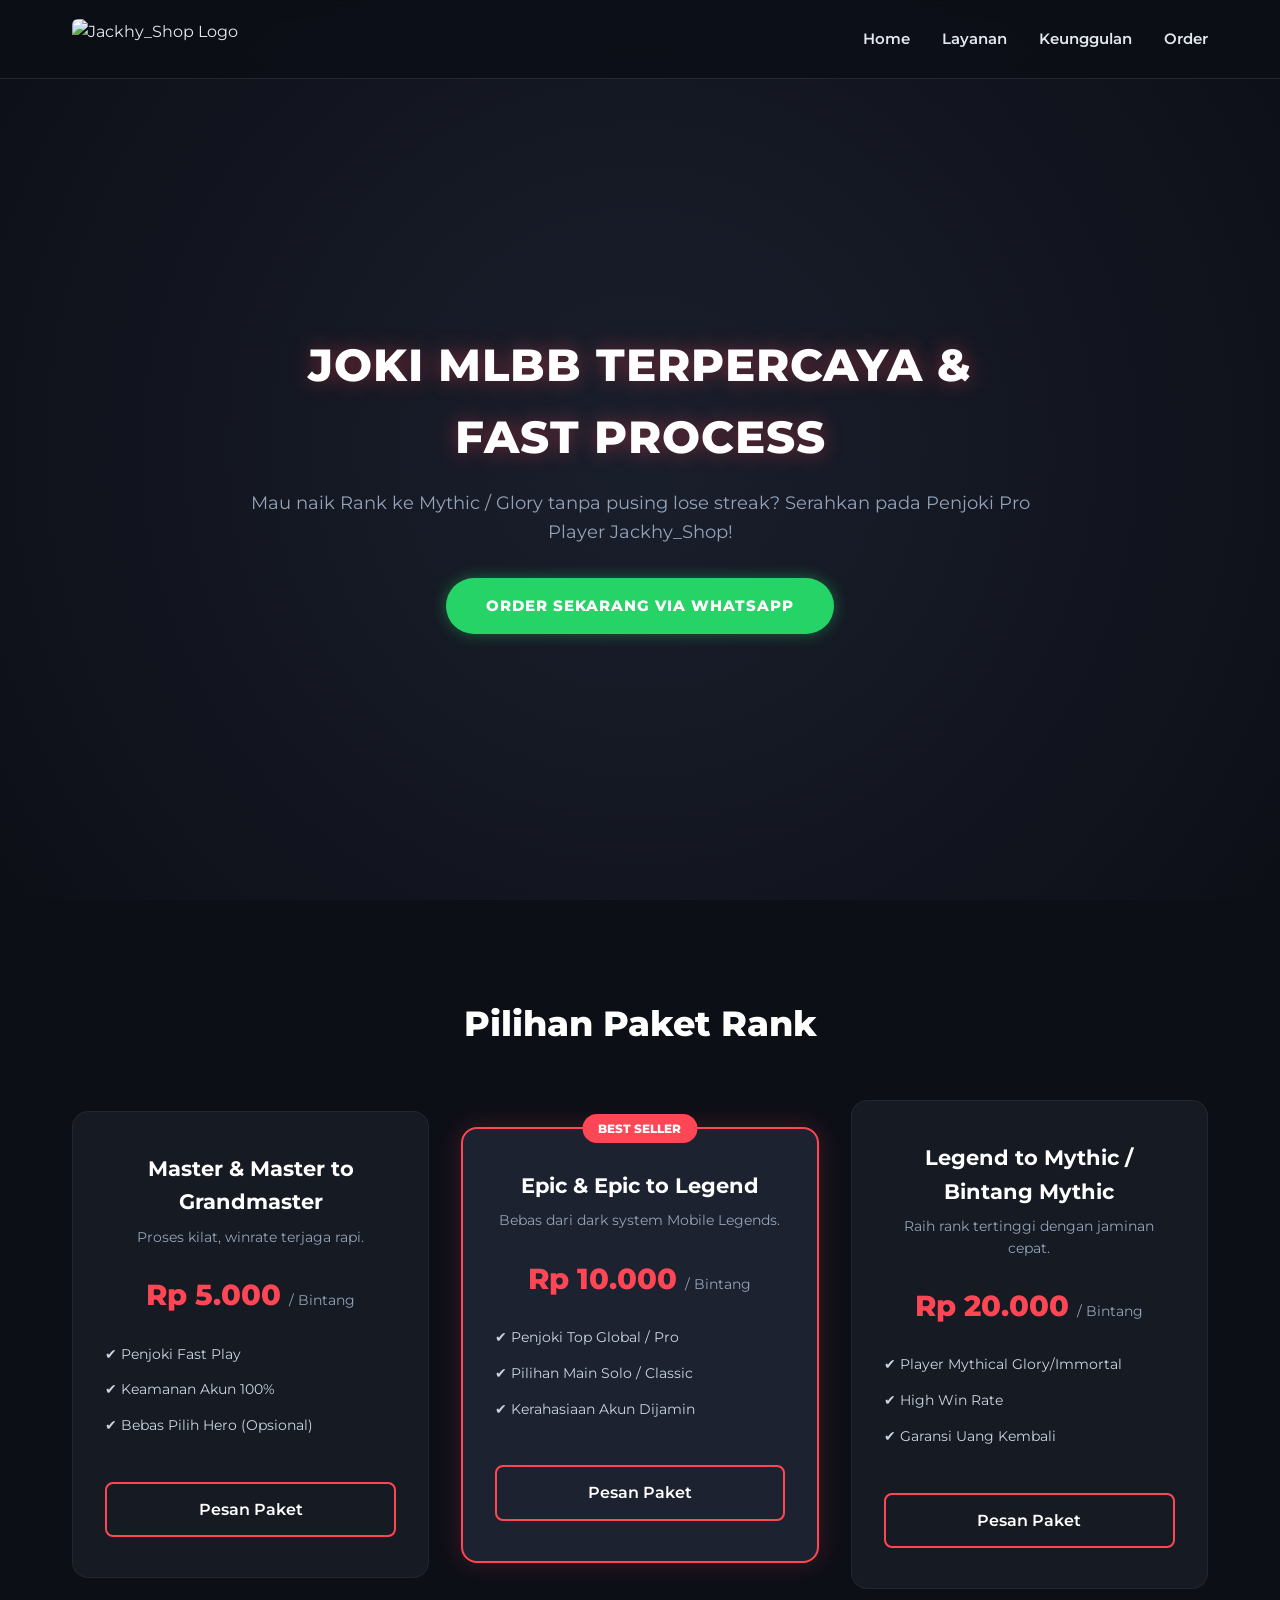
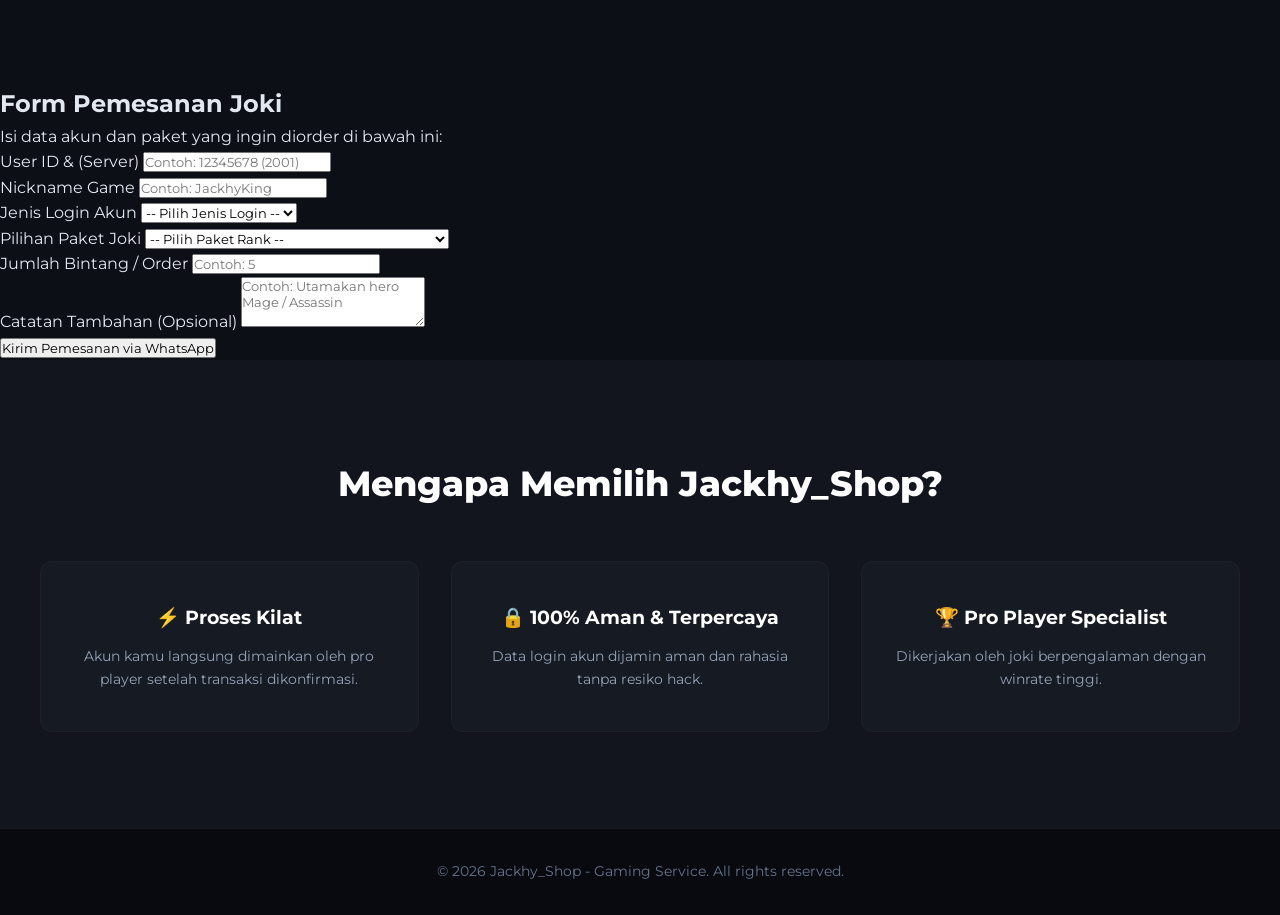
==== index.html @ 06f399e6 "Add order form section to index.html" ====
<!DOCTYPE html>
<html lang="id">
<head>
  <meta charset="UTF-8">
  <meta name="viewport" content="width=device-width, initial-scale=1.0">
  <title>Jackhy_Shop - Jasa Joki Mobile Legends Pro & Terpercaya</title>
  <link rel="stylesheet" href="style.css">
  <link href="https://fonts.googleapis.com/css2?family=Montserrat:wght@400;600;800&display=swap" rel="stylesheet">
</head>
<body>

  <!-- Navbar -->
  <header>
    <nav class="navbar">
      <div class="logo">
        <img src="https://res.cloudinary.com/xc85szij/image/upload/v1789615921/f794d7a2-5a60-4380-ab93-755b3afd5056.jpg" alt="Jackhy_Shop Logo">
      </div>
      <ul class="nav-links">
        <li><a href="#home">Home</a></li>
        <li><a href="#services">Layanan</a></li>
        <li><a href="#why-us">Keunggulan</a></li>
        <li><a href="#contact">Order</a></li>
      </ul>
    </nav>
  </header>

  <!-- Hero Section -->
  <section id="home" class="hero">
    <div class="hero-content">
      <h1>JOKI MLBB TERPERCAYA & FAST PROCESS</h1>
      <p>Mau naik Rank ke Mythic / Glory tanpa pusing lose streak? Serahkan pada Penjoki Pro Player Jackhy_Shop!</p>
      <a href="https://wa.me/6281234567890?text=Halo%20Jackhy_Shop,%20saya%20mau%20order%20joki%20ML" target="_blank" class="btn">Order Sekarang via WhatsApp</a>
    </div>
  </section>

  <!-- Pricing / Services Section -->
  <section id="services" class="services">
    <h2>Pilihan Paket Rank</h2>
    <div class="services-grid">

      <div class="card">
        <h3>Master & Master to Grandmaster</h3>
        <p class="desc">Proses kilat, winrate terjaga rapi.</p>
        <div class="price">Rp 5.000 <span>/ Bintang</span></div>
        <ul>
          <li>✔ Penjoki Fast Play</li>
          <li>✔ Keamanan Akun 100%</li>
          <li>✔ Bebas Pilih Hero (Opsional)</li>
        </ul>
        <a href="https://wa.me/6281234567890?text=Halo,%20saya%20order%20joki%20Master" target="_blank" class="btn-card">Pesan Paket</a>
      </div>

      <div class="card popular">
        <div class="badge">BEST SELLER</div>
        <h3>Epic & Epic to Legend</h3>
        <p class="desc">Bebas dari dark system Mobile Legends.</p>
        <div class="price">Rp 10.000 <span>/ Bintang</span></div>
        <ul>
          <li>✔ Penjoki Top Global / Pro</li>
          <li>✔ Pilihan Main Solo / Classic</li>
          <li>✔ Kerahasiaan Akun Dijamin</li>
        </ul>
        <a href="https://wa.me/6281234567890?text=Halo,%20saya%20order%20joki%20Epic" target="_blank" class="btn-card">Pesan Paket</a>
      </div>

      <div class="card">
        <h3>Legend to Mythic / Bintang Mythic</h3>
        <p class="desc">Raih rank tertinggi dengan jaminan cepat.</p>
        <div class="price">Rp 20.000 <span>/ Bintang</span></div>
        <ul>
          <li>✔ Player Mythical Glory/Immortal</li>
          <li>✔ High Win Rate</li>
          <li>✔ Garansi Uang Kembali</li>
        </ul>
        <a href="https://wa.me/6281234567890?text=Halo,%20saya%20order%20joki%20Legend/Mythic" target="_blank" class="btn-card">Pesan Paket</a>
      </div>

    </div>
  </section>

  <!-- Order Form Section -->
  <section id="order-form" class="order-section">
    <h2>Form Pemesanan Joki</h2>
    <p class="section-desc">Isi data akun dan paket yang ingin diorder di bawah ini:</p>

    <form id="jokiForm" class="form-container">
      <div class="form-group">
        <label for="userId">User ID & (Server)</label>
        <input type="text" id="userId" placeholder="Contoh: 12345678 (2001)" required>
      </div>

      <div class="form-group">
        <label for="nickname">Nickname Game</label>
        <input type="text" id="nickname" placeholder="Contoh: JackhyKing" required>
      </div>

      <div class="form-group">
        <label for="loginType">Jenis Login Akun</label>
        <select id="loginType" required>
          <option value="" disabled selected>-- Pilih Jenis Login --</option>
          <option value="Moonton">Moonton</option>
          <option value="VK">VK</option>
          <option value="TikTok">TikTok</option>
        </select>
      </div>

      <div class="form-group">
        <label for="paket">Pilihan Paket Joki</label>
        <select id="paket" required>
          <option value="" disabled selected>-- Pilih Paket Rank --</option>
          <option value="Master & Grandmaster (Rp 3.000/Bintang)">Master / Grandmaster - Rp 3.000/Bintang</option>
          <option value="Epic & Legend (Rp 5.000/Bintang)">Epic / Legend - Rp 5.000/Bintang</option>
          <option value="Mythic / Bintang Mythic (Rp 7.000/Bintang)">Mythic / Bintang Mythic - Rp 7.000/Bintang</option>
        </select>
      </div>

      <div class="form-group">
        <label for="jumlahBintang">Jumlah Bintang / Order</label>
        <input type="number" id="jumlahBintang" placeholder="Contoh: 5" min="1" required>
      </div>

      <div class="form-group">
        <label for="catatan">Catatan Tambahan (Opsional)</label>
        <textarea id="catatan" rows="3" placeholder="Contoh: Utamakan hero Mage / Assassin"></textarea>
      </div>

      <button type="button" onclick="sendToWhatsApp()" class="btn-submit">Kirim Pemesanan via WhatsApp</button>
    </form>
  </section>

  <!-- Script Otomatisasi WhatsApp -->
  <script>
    function sendToWhatsApp() {
      // MASUKKAN NOMOR WHATSAPP ANDA DI SINI (Gunakan kode negara 62, contoh: 6281234567890)
      const nomorWA = "6281234567890"; 

      const userId = document.getElementById("userId").value;
      const nickname = document.getElementById("nickname").value;
      const loginType = document.getElementById("loginType").value;
      const paket = document.getElementById("paket").value;
      const jumlahBintang = document.getElementById("jumlahBintang").value;
      const catatan = document.getElementById("catatan").value || "-";

      if (!userId || !nickname || !loginType || !paket || !jumlahBintang) {
        alert("Harap isi semua kolom form yang wajib diisi!");
        return;
      }

      // Format Pesan WhatsApp
     // Format Pesan WhatsApp (Menggunakan Backtick)
      const pesan = `Halo Admin Jackhy_Shop, saya mau order joki MLBB dengan detail berikut:%0A%0A` +
        `----------------------------------------%0A` +
        `📌 *DATA PEMESANAN JOKI*%0A` +
        `----------------------------------------%0A` +
        `🎮 *User ID (Server):* ${userId}%0A` +
        `👤 *Nickname:* ${nickname}%0A` +
        `🔑 *Login via:* ${loginType}%0A` +
        `📦 *Paket:* ${paket}%0A` +
        `⭐ *Jumlah Bintang:* ${jumlahBintang}%0A` +
        `📝 *Catatan:* ${catatan}%0A` +
        `----------------------------------------%0A` +
        `Mohon segera diproses dan diinfokan total pembayarannya. Terima kasih!`;

      const url = `https://wa.me/${nomorWA}?text=${pesan}`;
      window.open(url, "_blank");
    }
  </script>
  <!-- Why Us Section -->
  <section id="why-us" class="why-us">
    <h2>Mengapa Memilih Jackhy_Shop?</h2>
    <div class="features-grid">
      <div class="feature-box">
        <h3>⚡ Proses Kilat</h3>
        <p>Akun kamu langsung dimainkan oleh pro player setelah transaksi dikonfirmasi.</p>
      </div>
      <div class="feature-box">
        <h3>🔒 100% Aman & Terpercaya</h3>
        <p>Data login akun dijamin aman dan rahasia tanpa resiko hack.</p>
      </div>
      <div class="feature-box">
        <h3>🏆 Pro Player Specialist</h3>
        <p>Dikerjakan oleh joki berpengalaman dengan winrate tinggi.</p>
      </div>
    </div>
  </section>

  <!-- Footer -->
  <footer id="contact">
    <p>&copy; 2026 Jackhy_Shop - Gaming Service. All rights reserved.</p>
  </footer>

</body>
</html>
---- style.css ----
/* ==========================================
   RESET & BASE STYLES
   ========================================== */
* {
  margin: 0;
  padding: 0;
  box-sizing: border-box;
  font-family: 'Montserrat', sans-serif;
  scroll-behavior: smooth;
}

body {
  background-color: #0d0f17;
  color: #e2e8f0;
  line-height: 1.6;
  overflow-x: hidden;
}

a {
  text-decoration: none;
  color: inherit;
}

ul {
  list-style: none;
}

/* ==========================================
   NAVBAR
   ========================================== */
header {
  position: fixed;
  top: 0;
  left: 0;
  width: 100%;
  background: rgba(13, 15, 23, 0.9);
  backdrop-filter: blur(10px);
  z-index: 1000;
  border-bottom: 1px solid rgba(255, 255, 255, 0.1);
}

.navbar {
  display: flex;
  justify-content: space-between;
  align-items: center;
  max-width: 1200px;
  margin: 0 auto;
  padding: 1.2rem 2rem;
}

.logo img {
  height: 40px;
  width: auto;
  object-fit: contain;
  display: block;
  border-radius: 6px;
}

.nav-links {
  display: flex;
  gap: 2rem;
}

.nav-links a {
  font-weight: 600;
  font-size: 0.95rem;
  transition: color 0.3s ease;
}

.nav-links a:hover {
  color: #ff4655;
}

/* ==========================================
   HERO SECTION
   ========================================== */
.hero {
  min-height: 100vh;
  display: flex;
  justify-content: center;
  align-items: center;
  text-align: center;
  background: radial-gradient(circle at center, #1a1f2c 0%, #0d0f17 100%);
  padding: 6rem 2rem 2rem;
  position: relative;
}

.hero-content {
  max-width: 800px;
}

.hero h1 {
  font-size: 2.8rem;
  font-weight: 800;
  color: #fff;
  margin-bottom: 1rem;
  text-transform: uppercase;
  letter-spacing: 1px;
  text-shadow: 0 0 20px rgba(255, 70, 85, 0.4);
}

.hero p {
  font-size: 1.1rem;
  color: #94a3b8;
  margin-bottom: 2rem;
}

/* ==========================================
   BUTTONS
   ========================================== */
.btn {
  display: inline-block;
  background-color: #25d366;
  color: #fff;
  font-weight: 800;
  padding: 1rem 2.5rem;
  border-radius: 50px;
  text-transform: uppercase;
  font-size: 0.95rem;
  letter-spacing: 1px;
  box-shadow: 0 0 15px rgba(37, 211, 102, 0.4);
  transition: all 0.3s ease;
}

.btn:hover {
  transform: translateY(-3px);
  box-shadow: 0 0 25px rgba(37, 211, 102, 0.7);
}

/* ==========================================
   SERVICES / PRICING SECTION
   ========================================== */
.services {
  padding: 6rem 2rem;
  max-width: 1200px;
  margin: 0 auto;
  text-align: center;
}

.services h2, .why-us h2 {
  font-size: 2.2rem;
  font-weight: 800;
  margin-bottom: 3rem;
  color: #fff;
  position: relative;
}

.services-grid {
  display: grid;
  grid-template-columns: repeat(auto-fit, minmax(300px, 1fr));
  gap: 2rem;
  align-items: center;
}

.card {
  background: #161a23;
  border: 1px solid rgba(255, 255, 255, 0.05);
  border-radius: 16px;
  padding: 2.5rem 2rem;
  position: relative;
  transition: transform 0.3s ease, border-color 0.3s ease;
  display: flex;
  flex-direction: column;
}

.card:hover {
  transform: translateY(-10px);
  border-color: rgba(255, 70, 85, 0.5);
}

.card.popular {
  border: 2px solid #ff4655;
  background: #1c2230;
  box-shadow: 0 0 25px rgba(255, 70, 85, 0.2);
}

.badge {
  position: absolute;
  top: -15px;
  left: 50%;
  transform: translateX(-50%);
  background: #ff4655;
  color: #fff;
  font-size: 0.75rem;
  font-weight: 800;
  padding: 0.3rem 1rem;
  border-radius: 20px;
  text-transform: uppercase;
}

.card h3 {
  font-size: 1.3rem;
  color: #fff;
  margin-bottom: 0.5rem;
}

.card .desc {
  font-size: 0.85rem;
  color: #94a3b8;
  margin-bottom: 1.5rem;
}

.card .price {
  font-size: 1.8rem;
  font-weight: 800;
  color: #ff4655;
  margin-bottom: 1.5rem;
}

.card .price span {
  font-size: 0.9rem;
  color: #94a3b8;
  font-weight: 400;
}

.card ul {
  text-align: left;
  margin-bottom: 2rem;
  flex-grow: 1;
}

.card ul li {
  font-size: 0.9rem;
  margin-bottom: 0.8rem;
  color: #cbd5e1;
}

.btn-card {
  display: block;
  background: transparent;
  color: #fff;
  border: 2px solid #ff4655;
  padding: 0.8rem;
  border-radius: 8px;
  font-weight: 600;
  transition: all 0.3s ease;
}

.btn-card:hover {
  background: #ff4655;
  box-shadow: 0 0 15px rgba(255, 70, 85, 0.5);
}

/* ==========================================
   WHY US SECTION
   ========================================== */
.why-us {
  padding: 6rem 2rem;
  background: #12151e;
  text-align: center;
}

.features-grid {
  display: grid;
  grid-template-columns: repeat(auto-fit, minmax(280px, 1fr));
  gap: 2rem;
  max-width: 1200px;
  margin: 0 auto;
}

.feature-box {
  background: #161a23;
  padding: 2.5rem 1.5rem;
  border-radius: 12px;
  border: 1px solid rgba(255, 255, 255, 0.03);
}

.feature-box h3 {
  font-size: 1.2rem;
  color: #fff;
  margin-bottom: 0.8rem;
}

.feature-box p {
  font-size: 0.9rem;
  color: #94a3b8;
}

/* ==========================================
   FOOTER
   ========================================== */
footer {
  text-align: center;
  padding: 2rem;
  background: #090a10;
  border-top: 1px solid rgba(255, 255, 255, 0.05);
  font-size: 0.85rem;
  color: #64748b;
}

/* ==========================================
   RESPONSIVE DESIGN (MOBILE)
   ========================================== */
@media (max-width: 768px) {
  .navbar {
    flex-direction: column;
    gap: 1rem;
  }

  .hero h1 {
    font-size: 2rem;
  }

  .hero p {
    font-size: 0.95rem;
  }

  .services-grid {
    grid-template-columns: 1fr;
  }
}
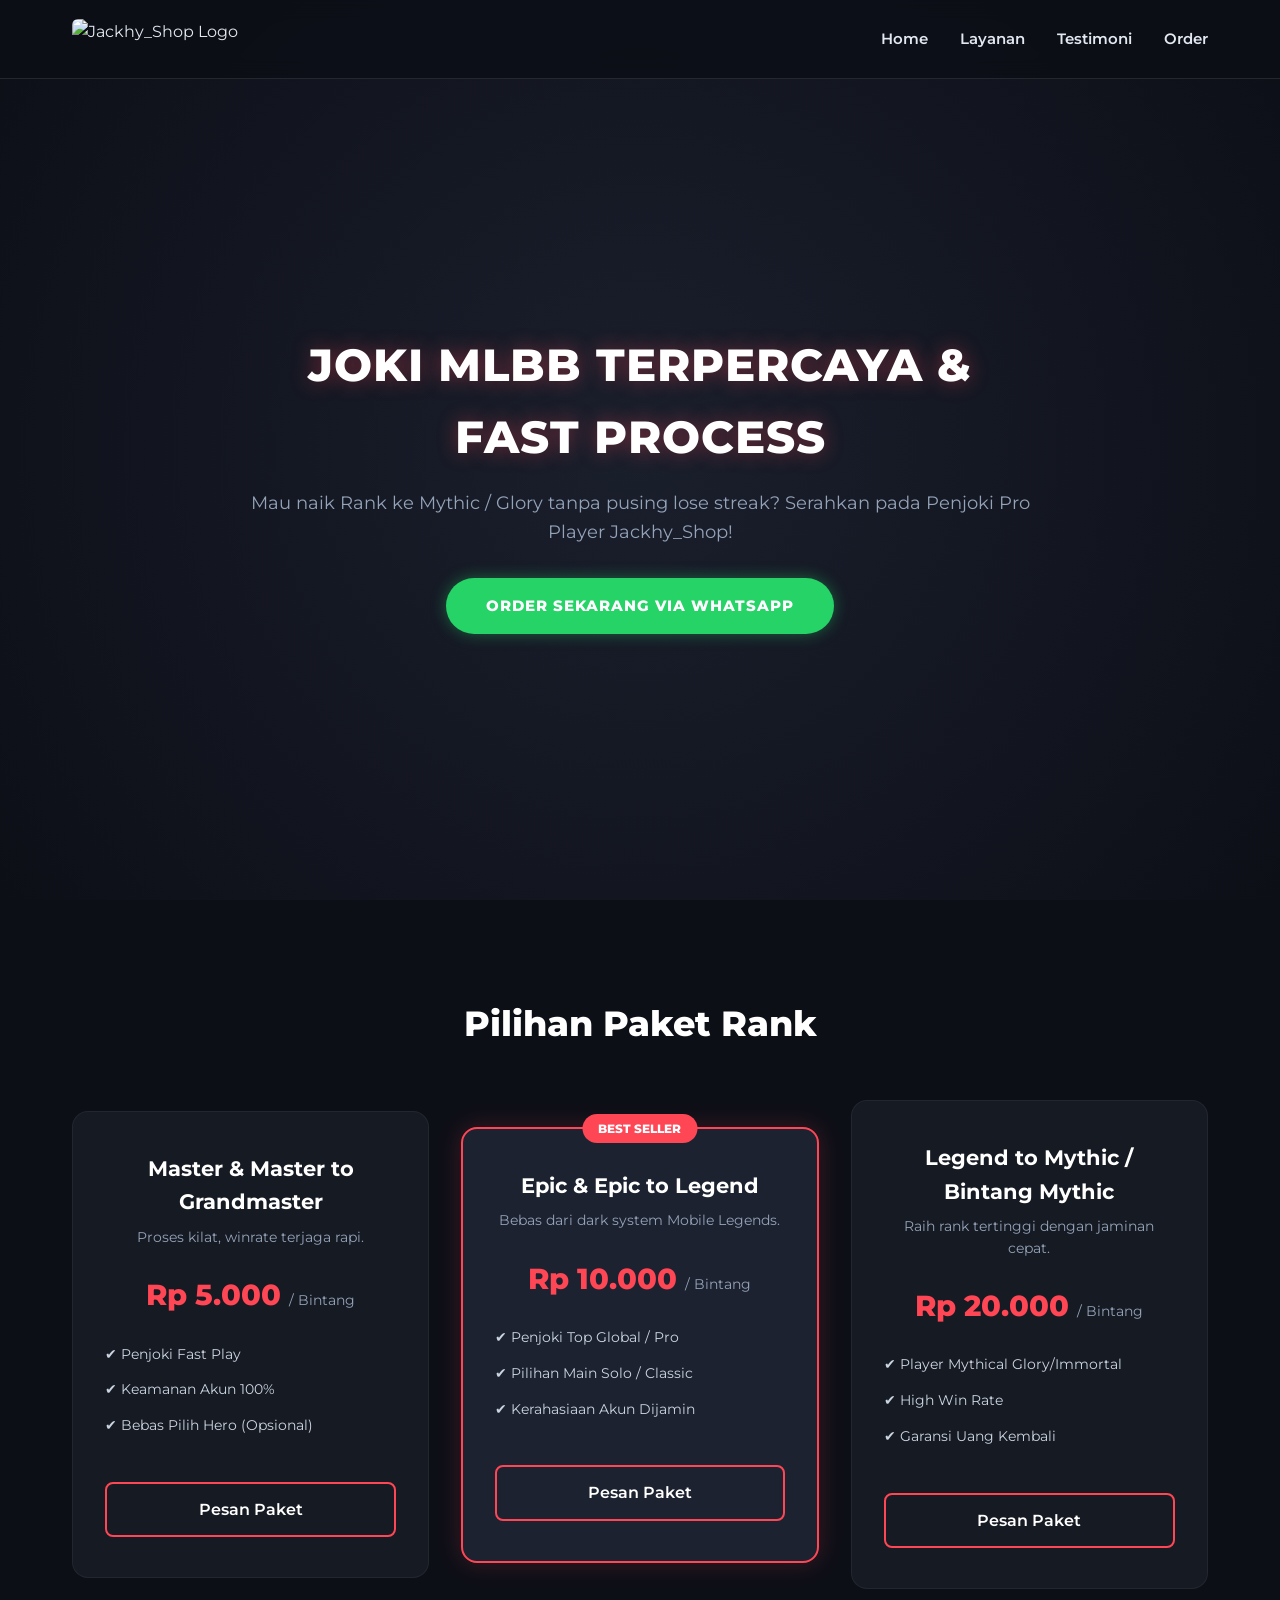
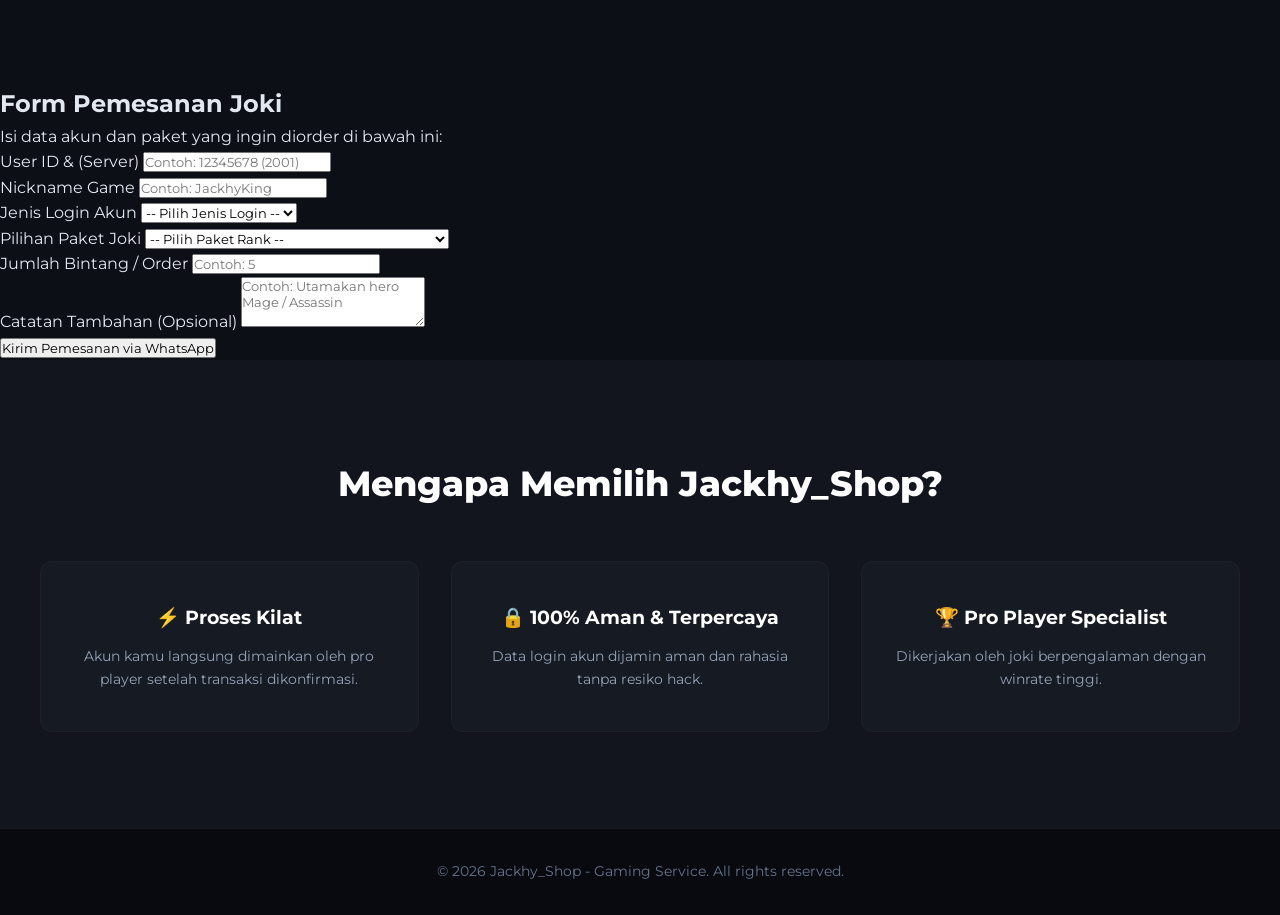
==== commit e21cde3d: "Update navigation links in index.html" ====
--- a/index.html
+++ b/index.html
@@ -18,8 +18,8 @@
       <ul class="nav-links">
         <li><a href="#home">Home</a></li>
         <li><a href="#services">Layanan</a></li>
-        <li><a href="#why-us">Keunggulan</a></li>
-        <li><a href="#contact">Order</a></li>
+        <li><a href="testimoni.html">Testimoni</a></li>
+        <li><a href="#order-form">Order</a></li>
       </ul>
     </nav>
   </header>
--- a/style.css
+++ b/style.css
@@ -307,5 +307,174 @@
 
   .services-grid {
     grid-template-columns: 1fr;
+
+   /* ==========================================
+   ORDER FORM SECTION
+   ========================================== */
+.order-section {
+  padding: 5rem 2rem;
+  max-width: 700px;
+  margin: 0 auto;
+}
+
+.order-section h2 {
+  text-align: center;
+  font-size: 2rem;
+  color: #fff;
+  margin-bottom: 0.5rem;
+}
+
+.section-desc {
+  text-align: center;
+  color: #94a3b8;
+  margin-bottom: 2.5rem;
+  font-size: 0.95rem;
+}
+
+.form-container {
+  background: #161a23;
+  padding: 2.5rem;
+  border-radius: 16px;
+  border: 1px solid rgba(255, 255, 255, 0.05);
+  box-shadow: 0 10px 30px rgba(0, 0, 0, 0.5);
+}
+
+.form-group {
+  margin-bottom: 1.5rem;
+  display: flex;
+  flex-direction: column;
+  gap: 0.5rem;
+}
+
+.form-group label {
+  font-size: 0.9rem;
+  font-weight: 600;
+  color: #e2e8f0;
+}
+
+.form-group input,
+.form-group select,
+.form-group textarea {
+  width: 100%;
+  padding: 0.8rem 1rem;
+  background: #0d0f17;
+  border: 1px solid rgba(255, 255, 255, 0.1);
+  border-radius: 8px;
+  color: #fff;
+  font-size: 0.95rem;
+  outline: none;
+  transition: border-color 0.3s ease;
+}
+
+.form-group input:focus,
+.form-group select:focus,
+.form-group textarea:focus {
+  border-color: #ff4655;
+}
+
+.btn-submit {
+  width: 100%;
+  padding: 1rem;
+  background-color: #25d366;
+  color: #fff;
+  border: none;
+  border-radius: 8px;
+  font-weight: 800;
+  font-size: 1rem;
+  cursor: pointer;
+  text-transform: uppercase;
+  letter-spacing: 0.5px;
+  transition: all 0.3s ease;
+  box-shadow: 0 0 15px rgba(37, 211, 102, 0.3);
+  margin-top: 1rem;
+}
+
+.btn-submit:hover {
+  background-color: #1ebd59;
+  transform: translateY(-2px);
+  box-shadow: 0 0 25px rgba(37, 211, 102, 0.6);
+}
   }
 }
+/* ==========================================
+   TESTIMONI PAGE STYLES
+   ========================================== */
+.hero-testimoni {
+  padding: 8rem 2rem 3rem;
+  text-align: center;
+  background: radial-gradient(circle at center, #1a1f2c 0%, #0d0f17 100%);
+}
+
+.hero-testimoni h1 {
+  font-size: 2.5rem;
+  color: #fff;
+  margin-bottom: 0.5rem;
+}
+
+.hero-testimoni p {
+  color: #94a3b8;
+  font-size: 1rem;
+}
+
+.testimoni-container {
+  padding: 4rem 2rem;
+  max-width: 1200px;
+  margin: 0 auto;
+  text-align: center;
+}
+
+.testimoni-container h2 {
+  font-size: 1.8rem;
+  color: #fff;
+  margin-bottom: 3rem;
+}
+
+.testimoni-grid {
+  display: grid;
+  grid-template-columns: repeat(auto-fit, minmax(300px, 1fr));
+  gap: 2rem;
+}
+
+.testimoni-card {
+  background: #161a23;
+  border-radius: 12px;
+  overflow: hidden;
+  border: 1px solid rgba(255, 255, 255, 0.05);
+  transition: transform 0.3s ease;
+  text-align: left;
+}
+
+.testimoni-card:hover {
+  transform: translateY(-5px);
+  border-color: rgba(255, 70, 85, 0.4);
+}
+
+.testimoni-card img {
+  width: 100%;
+  height: 200px;
+  object-fit: cover;
+  border-bottom: 1px solid rgba(255, 255, 255, 0.05);
+}
+
+.testimoni-info {
+  padding: 1.5rem;
+}
+
+.testimoni-info h3 {
+  font-size: 1.1rem;
+  color: #fff;
+  margin-bottom: 0.3rem;
+}
+
+.testimoni-info .status {
+  font-size: 0.85rem;
+  color: #25d366;
+  font-weight: 600;
+  margin-bottom: 0.8rem;
+}
+
+.testimoni-info .comment {
+  font-size: 0.9rem;
+  color: #cbd5e1;
+  font-style: italic;
+}
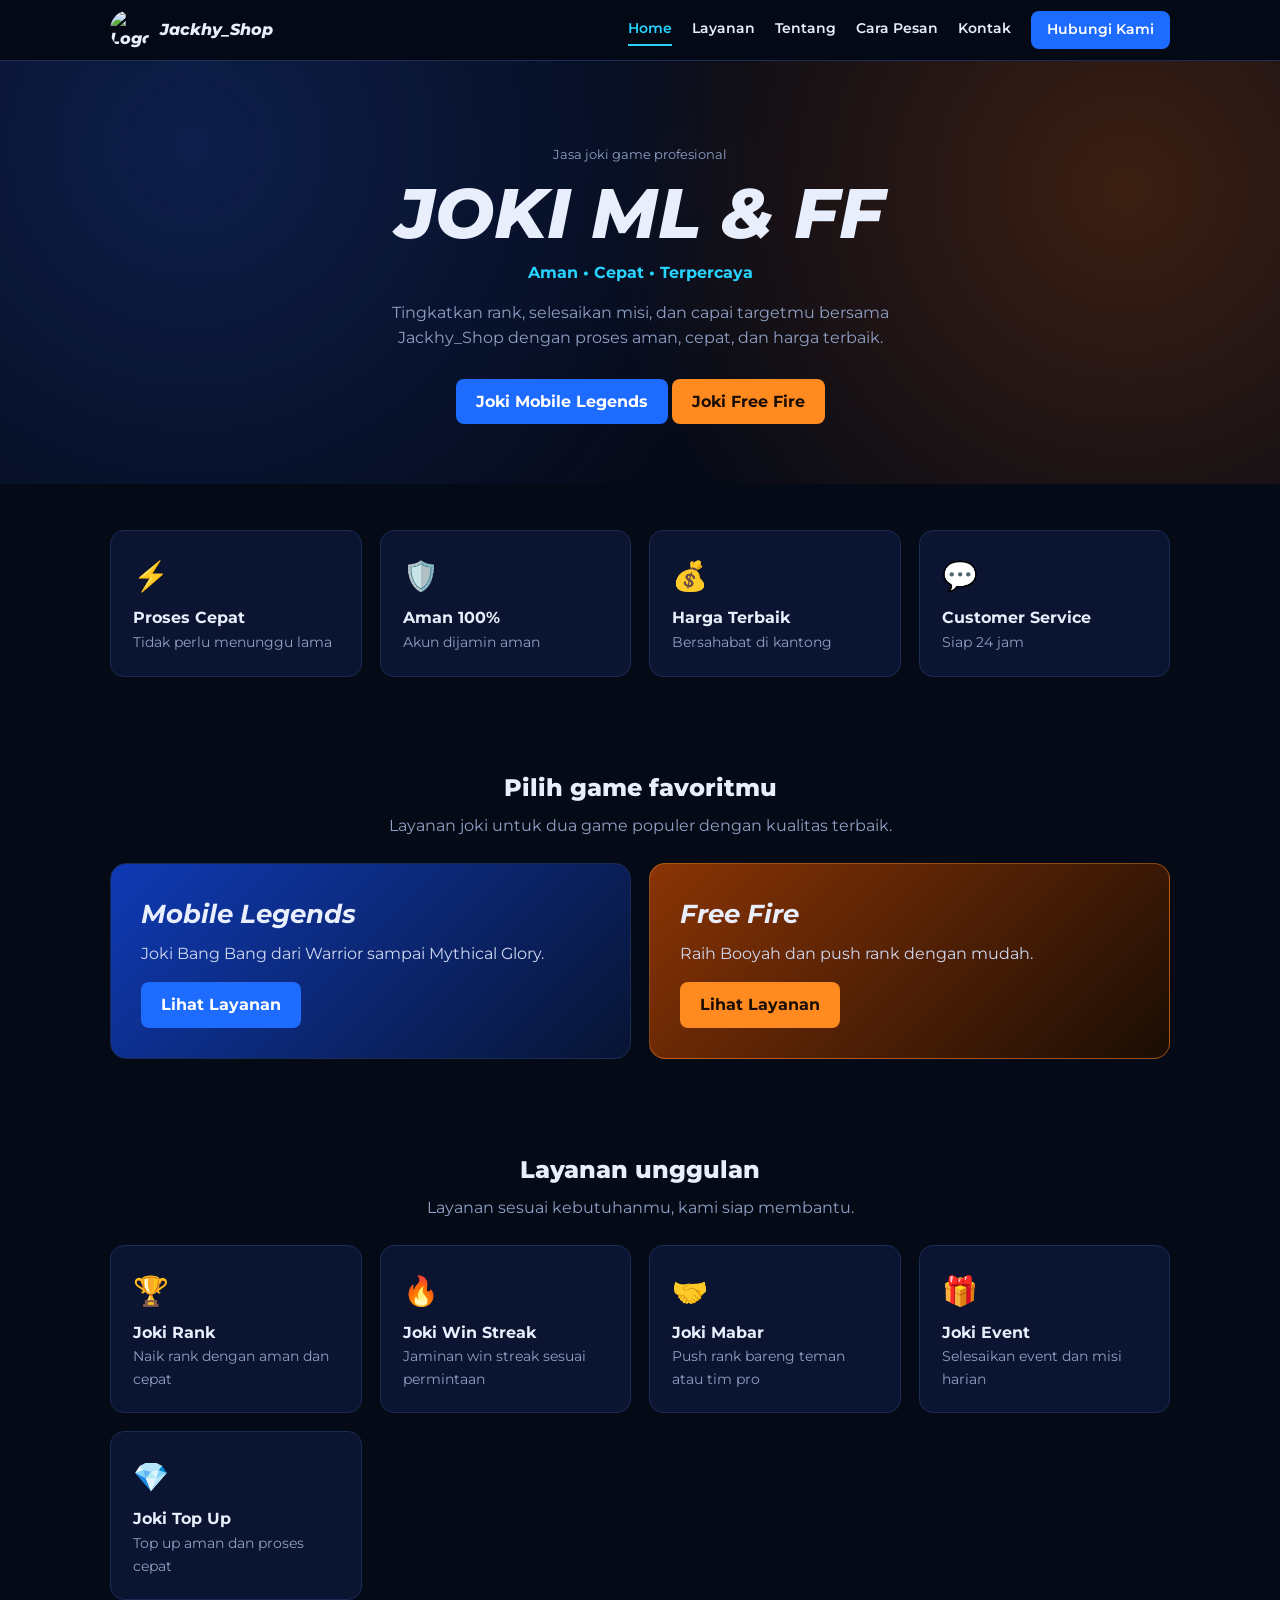
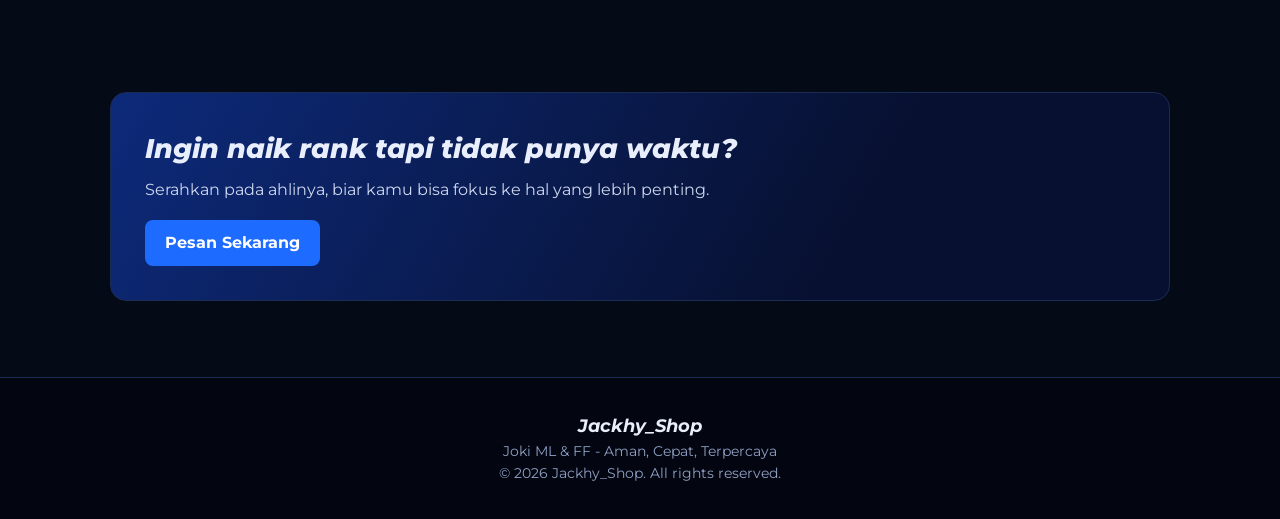
==== commit 3c165026: "Add files via upload" ====
--- a/index.html
+++ b/index.html
@@ -1,193 +1,41 @@
 <!DOCTYPE html>
 <html lang="id">
 <head>
-  <meta charset="UTF-8">
-  <meta name="viewport" content="width=device-width, initial-scale=1.0">
-  <title>Jackhy_Shop - Jasa Joki Mobile Legends Pro & Terpercaya</title>
-  <link rel="stylesheet" href="style.css">
-  <link href="https://fonts.googleapis.com/css2?family=Montserrat:wght@400;600;800&display=swap" rel="stylesheet">
+<meta charset="UTF-8">
+<meta name="viewport" content="width=device-width, initial-scale=1.0">
+<title>Joki ML & FF - Jackhy_Shop</title>
+<link rel="stylesheet" href="style.css">
+<link href="https://fonts.googleapis.com/css2?family=Montserrat:ital,wght@0,400;0,600;0,800;1,800&display=swap" rel="stylesheet">
 </head>
 <body>
+<header><nav class="nav">
+<a class="brand" href="index.html"><img src="https://res.cloudinary.com/xc85szij/image/upload/v1789615921/f794d7a2-5a60-4380-ab93-755b3afd5056.jpg" alt="Logo Jackhy_Shop">Jackhy_Shop</a>
+<div class="links"><a href="index.html" class=on>Home</a><a href="layanan.html">Layanan</a><a href="tentang.html">Tentang</a><a href="cara-pesan.html">Cara Pesan</a><a href="kontak.html">Kontak</a><a class="cta" href="https://wa.me/6281234567890?text=Halo%20Jackhy_Shop" target="_blank">Hubungi Kami</a></div>
+</nav></header>
 
-  <!-- Navbar -->
-  <header>
-    <nav class="navbar">
-      <div class="logo">
-        <img src="https://res.cloudinary.com/xc85szij/image/upload/v1789615921/f794d7a2-5a60-4380-ab93-755b3afd5056.jpg" alt="Jackhy_Shop Logo">
-      </div>
-      <ul class="nav-links">
-        <li><a href="#home">Home</a></li>
-        <li><a href="#services">Layanan</a></li>
-        <li><a href="testimoni.html">Testimoni</a></li>
-        <li><a href="#order-form">Order</a></li>
-      </ul>
-    </nav>
-  </header>
+<section class="hero"><div class="wrap">
+<small>Jasa joki game profesional</small>
+<h1>JOKI ML &amp; FF</h1>
+<p class="tag">Aman &bull; Cepat &bull; Terpercaya</p>
+<p class="lead">Tingkatkan rank, selesaikan misi, dan capai targetmu bersama Jackhy_Shop dengan proses aman, cepat, dan harga terbaik.</p>
+<a class="btn" href="layanan.html#ml">Joki Mobile Legends</a> <a class="btn or" href="layanan.html#ff">Joki Free Fire</a>
+</div></section>
+<section><div class="wrap grid">
+<div class="box"><span class="ic">⚡</span><h3>Proses Cepat</h3><p>Tidak perlu menunggu lama</p></div><div class="box"><span class="ic">🛡️</span><h3>Aman 100%</h3><p>Akun dijamin aman</p></div><div class="box"><span class="ic">💰</span><h3>Harga Terbaik</h3><p>Bersahabat di kantong</p></div><div class="box"><span class="ic">💬</span><h3>Customer Service</h3><p>Siap 24 jam</p></div>
+</div></section>
+<section><div class="wrap">
+<h2 class="center">Pilih game favoritmu</h2><p class="sub center">Layanan joki untuk dua game populer dengan kualitas terbaik.</p>
+<div class="grid two">
+<div class="game ml"><h3>Mobile Legends</h3><p>Joki Bang Bang dari Warrior sampai Mythical Glory.</p><a class="btn" href="layanan.html#ml">Lihat Layanan</a></div>
+<div class="game ff"><h3>Free Fire</h3><p>Raih Booyah dan push rank dengan mudah.</p><a class="btn or" href="layanan.html#ff">Lihat Layanan</a></div>
+</div></div></section>
+<section><div class="wrap">
+<h2 class="center">Layanan unggulan</h2><p class="sub center">Layanan sesuai kebutuhanmu, kami siap membantu.</p>
+<div class="grid">
+<div class="box"><span class="ic">🏆</span><h3>Joki Rank</h3><p>Naik rank dengan aman dan cepat</p></div><div class="box"><span class="ic">🔥</span><h3>Joki Win Streak</h3><p>Jaminan win streak sesuai permintaan</p></div><div class="box"><span class="ic">🤝</span><h3>Joki Mabar</h3><p>Push rank bareng teman atau tim pro</p></div><div class="box"><span class="ic">🎁</span><h3>Joki Event</h3><p>Selesaikan event dan misi harian</p></div><div class="box"><span class="ic">💎</span><h3>Joki Top Up</h3><p>Top up aman dan proses cepat</p></div>
+</div></div></section>
+<section><div class="wrap"><div class="banner"><h2>Ingin naik rank tapi tidak punya waktu?</h2><p>Serahkan pada ahlinya, biar kamu bisa fokus ke hal yang lebih penting.</p><a class="btn" href="layanan.html">Pesan Sekarang</a></div></div></section>
 
-  <!-- Hero Section -->
-  <section id="home" class="hero">
-    <div class="hero-content">
-      <h1>JOKI MLBB TERPERCAYA & FAST PROCESS</h1>
-      <p>Mau naik Rank ke Mythic / Glory tanpa pusing lose streak? Serahkan pada Penjoki Pro Player Jackhy_Shop!</p>
-      <a href="https://wa.me/6281234567890?text=Halo%20Jackhy_Shop,%20saya%20mau%20order%20joki%20ML" target="_blank" class="btn">Order Sekarang via WhatsApp</a>
-    </div>
-  </section>
-
-  <!-- Pricing / Services Section -->
-  <section id="services" class="services">
-    <h2>Pilihan Paket Rank</h2>
-    <div class="services-grid">
-
-      <div class="card">
-        <h3>Master & Master to Grandmaster</h3>
-        <p class="desc">Proses kilat, winrate terjaga rapi.</p>
-        <div class="price">Rp 5.000 <span>/ Bintang</span></div>
-        <ul>
-          <li>✔ Penjoki Fast Play</li>
-          <li>✔ Keamanan Akun 100%</li>
-          <li>✔ Bebas Pilih Hero (Opsional)</li>
-        </ul>
-        <a href="https://wa.me/6281234567890?text=Halo,%20saya%20order%20joki%20Master" target="_blank" class="btn-card">Pesan Paket</a>
-      </div>
-
-      <div class="card popular">
-        <div class="badge">BEST SELLER</div>
-        <h3>Epic & Epic to Legend</h3>
-        <p class="desc">Bebas dari dark system Mobile Legends.</p>
-        <div class="price">Rp 10.000 <span>/ Bintang</span></div>
-        <ul>
-          <li>✔ Penjoki Top Global / Pro</li>
-          <li>✔ Pilihan Main Solo / Classic</li>
-          <li>✔ Kerahasiaan Akun Dijamin</li>
-        </ul>
-        <a href="https://wa.me/6281234567890?text=Halo,%20saya%20order%20joki%20Epic" target="_blank" class="btn-card">Pesan Paket</a>
-      </div>
-
-      <div class="card">
-        <h3>Legend to Mythic / Bintang Mythic</h3>
-        <p class="desc">Raih rank tertinggi dengan jaminan cepat.</p>
-        <div class="price">Rp 20.000 <span>/ Bintang</span></div>
-        <ul>
-          <li>✔ Player Mythical Glory/Immortal</li>
-          <li>✔ High Win Rate</li>
-          <li>✔ Garansi Uang Kembali</li>
-        </ul>
-        <a href="https://wa.me/6281234567890?text=Halo,%20saya%20order%20joki%20Legend/Mythic" target="_blank" class="btn-card">Pesan Paket</a>
-      </div>
-
-    </div>
-  </section>
-
-  <!-- Order Form Section -->
-  <section id="order-form" class="order-section">
-    <h2>Form Pemesanan Joki</h2>
-    <p class="section-desc">Isi data akun dan paket yang ingin diorder di bawah ini:</p>
-
-    <form id="jokiForm" class="form-container">
-      <div class="form-group">
-        <label for="userId">User ID & (Server)</label>
-        <input type="text" id="userId" placeholder="Contoh: 12345678 (2001)" required>
-      </div>
-
-      <div class="form-group">
-        <label for="nickname">Nickname Game</label>
-        <input type="text" id="nickname" placeholder="Contoh: JackhyKing" required>
-      </div>
-
-      <div class="form-group">
-        <label for="loginType">Jenis Login Akun</label>
-        <select id="loginType" required>
-          <option value="" disabled selected>-- Pilih Jenis Login --</option>
-          <option value="Moonton">Moonton</option>
-          <option value="VK">VK</option>
-          <option value="TikTok">TikTok</option>
-        </select>
-      </div>
-
-      <div class="form-group">
-        <label for="paket">Pilihan Paket Joki</label>
-        <select id="paket" required>
-          <option value="" disabled selected>-- Pilih Paket Rank --</option>
-          <option value="Master & Grandmaster (Rp 3.000/Bintang)">Master / Grandmaster - Rp 3.000/Bintang</option>
-          <option value="Epic & Legend (Rp 5.000/Bintang)">Epic / Legend - Rp 5.000/Bintang</option>
-          <option value="Mythic / Bintang Mythic (Rp 7.000/Bintang)">Mythic / Bintang Mythic - Rp 7.000/Bintang</option>
-        </select>
-      </div>
-
-      <div class="form-group">
-        <label for="jumlahBintang">Jumlah Bintang / Order</label>
-        <input type="number" id="jumlahBintang" placeholder="Contoh: 5" min="1" required>
-      </div>
-
-      <div class="form-group">
-        <label for="catatan">Catatan Tambahan (Opsional)</label>
-        <textarea id="catatan" rows="3" placeholder="Contoh: Utamakan hero Mage / Assassin"></textarea>
-      </div>
-
-      <button type="button" onclick="sendToWhatsApp()" class="btn-submit">Kirim Pemesanan via WhatsApp</button>
-    </form>
-  </section>
-
-  <!-- Script Otomatisasi WhatsApp -->
-  <script>
-    function sendToWhatsApp() {
-      // MASUKKAN NOMOR WHATSAPP ANDA DI SINI (Gunakan kode negara 62, contoh: 6281234567890)
-      const nomorWA = "6281234567890"; 
-
-      const userId = document.getElementById("userId").value;
-      const nickname = document.getElementById("nickname").value;
-      const loginType = document.getElementById("loginType").value;
-      const paket = document.getElementById("paket").value;
-      const jumlahBintang = document.getElementById("jumlahBintang").value;
-      const catatan = document.getElementById("catatan").value || "-";
-
-      if (!userId || !nickname || !loginType || !paket || !jumlahBintang) {
-        alert("Harap isi semua kolom form yang wajib diisi!");
-        return;
-      }
-
-      // Format Pesan WhatsApp
-     // Format Pesan WhatsApp (Menggunakan Backtick)
-      const pesan = `Halo Admin Jackhy_Shop, saya mau order joki MLBB dengan detail berikut:%0A%0A` +
-        `----------------------------------------%0A` +
-        `📌 *DATA PEMESANAN JOKI*%0A` +
-        `----------------------------------------%0A` +
-        `🎮 *User ID (Server):* ${userId}%0A` +
-        `👤 *Nickname:* ${nickname}%0A` +
-        `🔑 *Login via:* ${loginType}%0A` +
-        `📦 *Paket:* ${paket}%0A` +
-        `⭐ *Jumlah Bintang:* ${jumlahBintang}%0A` +
-        `📝 *Catatan:* ${catatan}%0A` +
-        `----------------------------------------%0A` +
-        `Mohon segera diproses dan diinfokan total pembayarannya. Terima kasih!`;
-
-      const url = `https://wa.me/${nomorWA}?text=${pesan}`;
-      window.open(url, "_blank");
-    }
-  </script>
-  <!-- Why Us Section -->
-  <section id="why-us" class="why-us">
-    <h2>Mengapa Memilih Jackhy_Shop?</h2>
-    <div class="features-grid">
-      <div class="feature-box">
-        <h3>⚡ Proses Kilat</h3>
-        <p>Akun kamu langsung dimainkan oleh pro player setelah transaksi dikonfirmasi.</p>
-      </div>
-      <div class="feature-box">
-        <h3>🔒 100% Aman & Terpercaya</h3>
-        <p>Data login akun dijamin aman dan rahasia tanpa resiko hack.</p>
-      </div>
-      <div class="feature-box">
-        <h3>🏆 Pro Player Specialist</h3>
-        <p>Dikerjakan oleh joki berpengalaman dengan winrate tinggi.</p>
-      </div>
-    </div>
-  </section>
-
-  <!-- Footer -->
-  <footer id="contact">
-    <p>&copy; 2026 Jackhy_Shop - Gaming Service. All rights reserved.</p>
-  </footer>
-
+<footer><div class="wrap"><b>Jackhy_Shop</b>Joki ML &amp; FF - Aman, Cepat, Terpercaya<br>&copy; 2026 Jackhy_Shop. All rights reserved.</div></footer>
 </body>
 </html>
--- a/style.css
+++ b/style.css
@@ -1,480 +1,59 @@
-/* ==========================================
-   RESET & BASE STYLES
-   ========================================== */
-* {
-  margin: 0;
-  padding: 0;
-  box-sizing: border-box;
-  font-family: 'Montserrat', sans-serif;
-  scroll-behavior: smooth;
-}
-
-body {
-  background-color: #0d0f17;
-  color: #e2e8f0;
-  line-height: 1.6;
-  overflow-x: hidden;
-}
-
-a {
-  text-decoration: none;
-  color: inherit;
-}
-
-ul {
-  list-style: none;
-}
-
-/* ==========================================
-   NAVBAR
-   ========================================== */
-header {
-  position: fixed;
-  top: 0;
-  left: 0;
-  width: 100%;
-  background: rgba(13, 15, 23, 0.9);
-  backdrop-filter: blur(10px);
-  z-index: 1000;
-  border-bottom: 1px solid rgba(255, 255, 255, 0.1);
-}
-
-.navbar {
-  display: flex;
-  justify-content: space-between;
-  align-items: center;
-  max-width: 1200px;
-  margin: 0 auto;
-  padding: 1.2rem 2rem;
-}
-
-.logo img {
-  height: 40px;
-  width: auto;
-  object-fit: contain;
-  display: block;
-  border-radius: 6px;
-}
-
-.nav-links {
-  display: flex;
-  gap: 2rem;
-}
-
-.nav-links a {
-  font-weight: 600;
-  font-size: 0.95rem;
-  transition: color 0.3s ease;
-}
-
-.nav-links a:hover {
-  color: #ff4655;
-}
-
-/* ==========================================
-   HERO SECTION
-   ========================================== */
-.hero {
-  min-height: 100vh;
-  display: flex;
-  justify-content: center;
-  align-items: center;
-  text-align: center;
-  background: radial-gradient(circle at center, #1a1f2c 0%, #0d0f17 100%);
-  padding: 6rem 2rem 2rem;
-  position: relative;
-}
-
-.hero-content {
-  max-width: 800px;
-}
-
-.hero h1 {
-  font-size: 2.8rem;
-  font-weight: 800;
-  color: #fff;
-  margin-bottom: 1rem;
-  text-transform: uppercase;
-  letter-spacing: 1px;
-  text-shadow: 0 0 20px rgba(255, 70, 85, 0.4);
-}
-
-.hero p {
-  font-size: 1.1rem;
-  color: #94a3b8;
-  margin-bottom: 2rem;
-}
-
-/* ==========================================
-   BUTTONS
-   ========================================== */
-.btn {
-  display: inline-block;
-  background-color: #25d366;
-  color: #fff;
-  font-weight: 800;
-  padding: 1rem 2.5rem;
-  border-radius: 50px;
-  text-transform: uppercase;
-  font-size: 0.95rem;
-  letter-spacing: 1px;
-  box-shadow: 0 0 15px rgba(37, 211, 102, 0.4);
-  transition: all 0.3s ease;
-}
-
-.btn:hover {
-  transform: translateY(-3px);
-  box-shadow: 0 0 25px rgba(37, 211, 102, 0.7);
-}
-
-/* ==========================================
-   SERVICES / PRICING SECTION
-   ========================================== */
-.services {
-  padding: 6rem 2rem;
-  max-width: 1200px;
-  margin: 0 auto;
-  text-align: center;
-}
-
-.services h2, .why-us h2 {
-  font-size: 2.2rem;
-  font-weight: 800;
-  margin-bottom: 3rem;
-  color: #fff;
-  position: relative;
-}
-
-.services-grid {
-  display: grid;
-  grid-template-columns: repeat(auto-fit, minmax(300px, 1fr));
-  gap: 2rem;
-  align-items: center;
-}
-
-.card {
-  background: #161a23;
-  border: 1px solid rgba(255, 255, 255, 0.05);
-  border-radius: 16px;
-  padding: 2.5rem 2rem;
-  position: relative;
-  transition: transform 0.3s ease, border-color 0.3s ease;
-  display: flex;
-  flex-direction: column;
-}
-
-.card:hover {
-  transform: translateY(-10px);
-  border-color: rgba(255, 70, 85, 0.5);
-}
-
-.card.popular {
-  border: 2px solid #ff4655;
-  background: #1c2230;
-  box-shadow: 0 0 25px rgba(255, 70, 85, 0.2);
-}
-
-.badge {
-  position: absolute;
-  top: -15px;
-  left: 50%;
-  transform: translateX(-50%);
-  background: #ff4655;
-  color: #fff;
-  font-size: 0.75rem;
-  font-weight: 800;
-  padding: 0.3rem 1rem;
-  border-radius: 20px;
-  text-transform: uppercase;
-}
-
-.card h3 {
-  font-size: 1.3rem;
-  color: #fff;
-  margin-bottom: 0.5rem;
-}
-
-.card .desc {
-  font-size: 0.85rem;
-  color: #94a3b8;
-  margin-bottom: 1.5rem;
-}
-
-.card .price {
-  font-size: 1.8rem;
-  font-weight: 800;
-  color: #ff4655;
-  margin-bottom: 1.5rem;
-}
-
-.card .price span {
-  font-size: 0.9rem;
-  color: #94a3b8;
-  font-weight: 400;
-}
-
-.card ul {
-  text-align: left;
-  margin-bottom: 2rem;
-  flex-grow: 1;
-}
-
-.card ul li {
-  font-size: 0.9rem;
-  margin-bottom: 0.8rem;
-  color: #cbd5e1;
-}
-
-.btn-card {
-  display: block;
-  background: transparent;
-  color: #fff;
-  border: 2px solid #ff4655;
-  padding: 0.8rem;
-  border-radius: 8px;
-  font-weight: 600;
-  transition: all 0.3s ease;
-}
-
-.btn-card:hover {
-  background: #ff4655;
-  box-shadow: 0 0 15px rgba(255, 70, 85, 0.5);
-}
-
-/* ==========================================
-   WHY US SECTION
-   ========================================== */
-.why-us {
-  padding: 6rem 2rem;
-  background: #12151e;
-  text-align: center;
-}
-
-.features-grid {
-  display: grid;
-  grid-template-columns: repeat(auto-fit, minmax(280px, 1fr));
-  gap: 2rem;
-  max-width: 1200px;
-  margin: 0 auto;
-}
-
-.feature-box {
-  background: #161a23;
-  padding: 2.5rem 1.5rem;
-  border-radius: 12px;
-  border: 1px solid rgba(255, 255, 255, 0.03);
-}
-
-.feature-box h3 {
-  font-size: 1.2rem;
-  color: #fff;
-  margin-bottom: 0.8rem;
-}
-
-.feature-box p {
-  font-size: 0.9rem;
-  color: #94a3b8;
-}
-
-/* ==========================================
-   FOOTER
-   ========================================== */
-footer {
-  text-align: center;
-  padding: 2rem;
-  background: #090a10;
-  border-top: 1px solid rgba(255, 255, 255, 0.05);
-  font-size: 0.85rem;
-  color: #64748b;
-}
-
-/* ==========================================
-   RESPONSIVE DESIGN (MOBILE)
-   ========================================== */
-@media (max-width: 768px) {
-  .navbar {
-    flex-direction: column;
-    gap: 1rem;
-  }
-
-  .hero h1 {
-    font-size: 2rem;
-  }
-
-  .hero p {
-    font-size: 0.95rem;
-  }
-
-  .services-grid {
-    grid-template-columns: 1fr;
-
-   /* ==========================================
-   ORDER FORM SECTION
-   ========================================== */
-.order-section {
-  padding: 5rem 2rem;
-  max-width: 700px;
-  margin: 0 auto;
-}
-
-.order-section h2 {
-  text-align: center;
-  font-size: 2rem;
-  color: #fff;
-  margin-bottom: 0.5rem;
-}
-
-.section-desc {
-  text-align: center;
-  color: #94a3b8;
-  margin-bottom: 2.5rem;
-  font-size: 0.95rem;
-}
-
-.form-container {
-  background: #161a23;
-  padding: 2.5rem;
-  border-radius: 16px;
-  border: 1px solid rgba(255, 255, 255, 0.05);
-  box-shadow: 0 10px 30px rgba(0, 0, 0, 0.5);
-}
-
-.form-group {
-  margin-bottom: 1.5rem;
-  display: flex;
-  flex-direction: column;
-  gap: 0.5rem;
-}
-
-.form-group label {
-  font-size: 0.9rem;
-  font-weight: 600;
-  color: #e2e8f0;
-}
-
-.form-group input,
-.form-group select,
-.form-group textarea {
-  width: 100%;
-  padding: 0.8rem 1rem;
-  background: #0d0f17;
-  border: 1px solid rgba(255, 255, 255, 0.1);
-  border-radius: 8px;
-  color: #fff;
-  font-size: 0.95rem;
-  outline: none;
-  transition: border-color 0.3s ease;
-}
-
-.form-group input:focus,
-.form-group select:focus,
-.form-group textarea:focus {
-  border-color: #ff4655;
-}
-
-.btn-submit {
-  width: 100%;
-  padding: 1rem;
-  background-color: #25d366;
-  color: #fff;
-  border: none;
-  border-radius: 8px;
-  font-weight: 800;
-  font-size: 1rem;
-  cursor: pointer;
-  text-transform: uppercase;
-  letter-spacing: 0.5px;
-  transition: all 0.3s ease;
-  box-shadow: 0 0 15px rgba(37, 211, 102, 0.3);
-  margin-top: 1rem;
-}
-
-.btn-submit:hover {
-  background-color: #1ebd59;
-  transform: translateY(-2px);
-  box-shadow: 0 0 25px rgba(37, 211, 102, 0.6);
-}
-  }
-}
-/* ==========================================
-   TESTIMONI PAGE STYLES
-   ========================================== */
-.hero-testimoni {
-  padding: 8rem 2rem 3rem;
-  text-align: center;
-  background: radial-gradient(circle at center, #1a1f2c 0%, #0d0f17 100%);
-}
-
-.hero-testimoni h1 {
-  font-size: 2.5rem;
-  color: #fff;
-  margin-bottom: 0.5rem;
-}
-
-.hero-testimoni p {
-  color: #94a3b8;
-  font-size: 1rem;
-}
-
-.testimoni-container {
-  padding: 4rem 2rem;
-  max-width: 1200px;
-  margin: 0 auto;
-  text-align: center;
-}
-
-.testimoni-container h2 {
-  font-size: 1.8rem;
-  color: #fff;
-  margin-bottom: 3rem;
-}
-
-.testimoni-grid {
-  display: grid;
-  grid-template-columns: repeat(auto-fit, minmax(300px, 1fr));
-  gap: 2rem;
-}
-
-.testimoni-card {
-  background: #161a23;
-  border-radius: 12px;
-  overflow: hidden;
-  border: 1px solid rgba(255, 255, 255, 0.05);
-  transition: transform 0.3s ease;
-  text-align: left;
-}
-
-.testimoni-card:hover {
-  transform: translateY(-5px);
-  border-color: rgba(255, 70, 85, 0.4);
-}
-
-.testimoni-card img {
-  width: 100%;
-  height: 200px;
-  object-fit: cover;
-  border-bottom: 1px solid rgba(255, 255, 255, 0.05);
-}
-
-.testimoni-info {
-  padding: 1.5rem;
-}
-
-.testimoni-info h3 {
-  font-size: 1.1rem;
-  color: #fff;
-  margin-bottom: 0.3rem;
-}
-
-.testimoni-info .status {
-  font-size: 0.85rem;
-  color: #25d366;
-  font-weight: 600;
-  margin-bottom: 0.8rem;
-}
-
-.testimoni-info .comment {
-  font-size: 0.9rem;
-  color: #cbd5e1;
-  font-style: italic;
-}
+:root{--bg:#050a17;--panel:#0b1430;--line:#1a2b55;--blue:#1d6bff;--cyan:#27d3ff;--orange:#ff8a1f;--txt:#e8eefc;--mute:#8fa0c4}
+*{margin:0;padding:0;box-sizing:border-box}
+html{scroll-behavior:smooth}
+body{font-family:'Montserrat',sans-serif;background:var(--bg);color:var(--txt);line-height:1.6}
+a{color:inherit;text-decoration:none}ul{list-style:none}img{max-width:100%}
+.wrap{max-width:1100px;margin:0 auto;padding:0 20px}
+header{position:sticky;top:0;z-index:9;background:rgba(5,10,23,.93);backdrop-filter:blur(8px);border-bottom:1px solid var(--line)}
+.nav{display:flex;align-items:center;justify-content:space-between;gap:14px;padding:10px 20px;max-width:1100px;margin:0 auto;flex-wrap:wrap}
+.brand{display:flex;align-items:center;gap:10px;font-weight:800;font-style:italic}
+.brand img{width:40px;height:40px;border-radius:50%;object-fit:cover}
+.links{display:flex;align-items:center;gap:20px;font-size:.85rem;font-weight:600;flex-wrap:wrap}
+.links a{padding:4px 0;border-bottom:2px solid transparent}
+.links a:hover,.links a.on{color:var(--cyan);border-color:var(--cyan)}
+.links a.cta{background:var(--blue);padding:8px 16px;border-radius:8px;border:0;color:#fff}
+.hero{padding:80px 0 60px;text-align:center;background:radial-gradient(circle at 15% 20%,#1b3d9a66,transparent 50%),radial-gradient(circle at 88% 30%,#ff6a0038,transparent 45%)}
+.hero small{color:var(--mute)}
+h1{font-size:clamp(2.4rem,7vw,4.4rem);font-style:italic;font-weight:800;line-height:1.1;margin:8px 0}
+.tag{color:var(--cyan);font-weight:700;margin-bottom:14px}
+.lead{max-width:560px;margin:0 auto 28px;color:var(--mute)}
+h2{font-size:1.5rem;font-weight:800;margin-bottom:6px}
+.sub{color:var(--mute);margin-bottom:24px}
+section{padding:46px 0}
+.center{text-align:center}
+.grid{display:grid;gap:18px;grid-template-columns:repeat(auto-fit,minmax(210px,1fr))}
+.grid.two{grid-template-columns:repeat(auto-fit,minmax(300px,1fr))}
+.box{background:var(--panel);border:1px solid var(--line);border-radius:14px;padding:22px}
+.box .ic{font-size:1.8rem;display:block;margin-bottom:6px}
+.box h3{font-size:1rem}.box p{color:var(--mute);font-size:.88rem}
+.game{border-radius:16px;padding:30px;border:1px solid var(--line)}
+.game.ml{background:linear-gradient(135deg,#0f3ab5,#081433)}
+.game.ff{background:linear-gradient(135deg,#8a3405,#1a0d05);border-color:#ff8a1f77}
+.game h3{font-size:1.6rem;font-style:italic;margin-bottom:6px}
+.game p{color:#cfd8f0;margin-bottom:16px}
+.btn{display:inline-block;background:var(--blue);color:#fff;font-weight:700;padding:10px 20px;border-radius:8px;border:0;cursor:pointer;font:inherit;font-weight:700}
+.btn.or{background:var(--orange);color:#1a0d05}.btn.wa{background:#1fb855}
+.btn:hover{filter:brightness(1.15)}
+.banner{border-radius:16px;padding:34px;background:linear-gradient(120deg,#0d2a7a,#071030 70%);border:1px solid var(--line)}
+.banner h2{font-style:italic;font-size:1.7rem}.banner p{color:#cfd8f0;margin:6px 0 18px}
+.tabs{display:flex;gap:12px;margin-bottom:26px}
+.tab{flex:1;padding:12px;border-radius:10px;border:1px solid var(--line);background:var(--panel);color:var(--txt);font:inherit;font-weight:700;cursor:pointer}
+.tab.on{background:var(--blue);border-color:var(--blue)}
+.tab.f.on{background:var(--orange);border-color:var(--orange);color:#1a0d05}
+.pane{display:none}.pane.on{display:block}
+.price{text-align:center}
+.price .ic{font-size:2rem}
+.price b{display:block;color:var(--cyan);font-size:1.3rem;margin:6px 0 2px}
+.pane.f .price b{color:var(--orange)}
+.price small{color:var(--mute);display:block;margin-bottom:12px}
+.steps{counter-reset:s}
+.steps .box{position:relative;padding-top:34px}
+.steps .box::before{counter-increment:s;content:counter(s);position:absolute;top:-14px;left:20px;width:30px;height:30px;border-radius:50%;background:var(--blue);display:grid;place-items:center;font-weight:800}
+.check li{padding:6px 0 6px 26px;position:relative;color:#cfd8f0}
+.check li::before{content:"✔";position:absolute;left:0;color:var(--cyan)}
+.sosmed{display:grid;gap:12px}
+.sosmed .box{display:flex;align-items:center;gap:14px;padding:16px}
+footer{margin-top:30px;padding:34px 0;text-align:center;border-top:1px solid var(--line);background:#030610;color:var(--mute);font-size:.88rem}
+footer b{display:block;color:var(--txt);font-size:1.1rem;font-style:italic}
+:focus-visible{outline:2px solid var(--cyan);outline-offset:3px}
+@media(max-width:600px){.nav{justify-content:center}.hero{padding:50px 0 40px}}
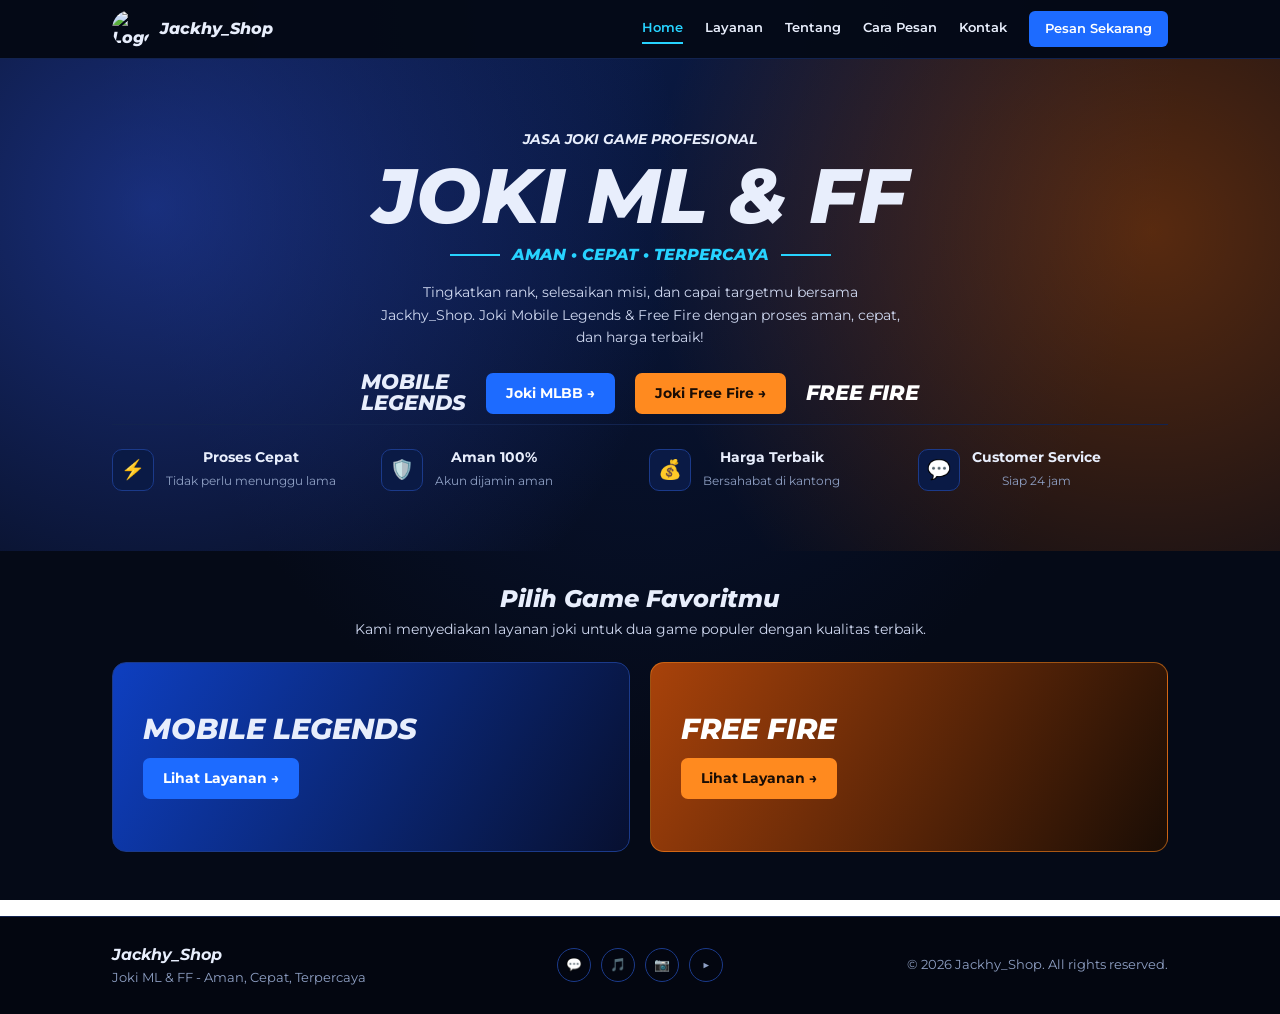
==== commit 7644feb2: "Add files via upload" ====
--- a/index.html
+++ b/index.html
@@ -10,32 +10,28 @@
 <body>
 <header><nav class="nav">
 <a class="brand" href="index.html"><img src="https://res.cloudinary.com/xc85szij/image/upload/v1789615921/f794d7a2-5a60-4380-ab93-755b3afd5056.jpg" alt="Logo Jackhy_Shop">Jackhy_Shop</a>
-<div class="links"><a href="index.html" class=on>Home</a><a href="layanan.html">Layanan</a><a href="tentang.html">Tentang</a><a href="cara-pesan.html">Cara Pesan</a><a href="kontak.html">Kontak</a><a class="cta" href="https://wa.me/6281234567890?text=Halo%20Jackhy_Shop" target="_blank">Hubungi Kami</a></div>
+<div class="links"><a href="index.html" class=on>Home</a><a href="layanan.html">Layanan</a><a href="tentang.html">Tentang</a><a href="cara-pesan.html">Cara Pesan</a><a href="kontak.html">Kontak</a><a class="cta" href="https://wa.me/6281234567890?text=Halo%20Jackhy_Shop,%20saya%20mau%20order" target="_blank">Pesan Sekarang</a></div>
 </nav></header>
 
 <section class="hero"><div class="wrap">
-<small>Jasa joki game profesional</small>
+<p class="kick">Jasa joki game profesional</p>
 <h1>JOKI ML &amp; FF</h1>
-<p class="tag">Aman &bull; Cepat &bull; Terpercaya</p>
-<p class="lead">Tingkatkan rank, selesaikan misi, dan capai targetmu bersama Jackhy_Shop dengan proses aman, cepat, dan harga terbaik.</p>
-<a class="btn" href="layanan.html#ml">Joki Mobile Legends</a> <a class="btn or" href="layanan.html#ff">Joki Free Fire</a>
-</div></section>
-<section><div class="wrap grid">
-<div class="box"><span class="ic">⚡</span><h3>Proses Cepat</h3><p>Tidak perlu menunggu lama</p></div><div class="box"><span class="ic">🛡️</span><h3>Aman 100%</h3><p>Akun dijamin aman</p></div><div class="box"><span class="ic">💰</span><h3>Harga Terbaik</h3><p>Bersahabat di kantong</p></div><div class="box"><span class="ic">💬</span><h3>Customer Service</h3><p>Siap 24 jam</p></div>
+<p class="tag">AMAN &bull; CEPAT &bull; TERPERCAYA</p>
+<p class="lead">Tingkatkan rank, selesaikan misi, dan capai targetmu bersama Jackhy_Shop. Joki Mobile Legends &amp; Free Fire dengan proses aman, cepat, dan harga terbaik!</p>
+<div class="cta-row"><div class="glogo">MOBILE<br>LEGENDS</div><a class="btn" href="layanan.html#ml">Joki MLBB →</a><a class="btn or" href="layanan.html#ff">Joki Free Fire →</a><div class="glogo f">FREE FIRE</div></div>
+<div class="feat"><div class="fi"><i>⚡</i><div><b>Proses Cepat</b><small>Tidak perlu menunggu lama</small></div></div><div class="fi"><i>🛡️</i><div><b>Aman 100%</b><small>Akun dijamin aman</small></div></div><div class="fi"><i>💰</i><div><b>Harga Terbaik</b><small>Bersahabat di kantong</small></div></div><div class="fi"><i>💬</i><div><b>Customer Service</b><small>Siap 24 jam</small></div></div></div>
 </div></section>
 <section><div class="wrap">
-<h2 class="center">Pilih game favoritmu</h2><p class="sub center">Layanan joki untuk dua game populer dengan kualitas terbaik.</p>
-<div class="grid two">
-<div class="game ml"><h3>Mobile Legends</h3><p>Joki Bang Bang dari Warrior sampai Mythical Glory.</p><a class="btn" href="layanan.html#ml">Lihat Layanan</a></div>
-<div class="game ff"><h3>Free Fire</h3><p>Raih Booyah dan push rank dengan mudah.</p><a class="btn or" href="layanan.html#ff">Lihat Layanan</a></div>
+<h2 class="ttl center" style="font-size:1.5rem;text-transform:none">Pilih Game Favoritmu</h2><p class="sub center">Kami menyediakan layanan joki untuk dua game populer dengan kualitas terbaik.</p>
+<div class="pick">
+<div class="gc ml"><div class="glogo">MOBILE LEGENDS</div><a class="btn" href="layanan.html#ml">Lihat Layanan →</a></div>
+<div class="gc ff"><div class="glogo f">FREE FIRE</div><a class="btn or" href="layanan.html#ff">Lihat Layanan →</a></div>
 </div></div></section>
-<section><div class="wrap">
-<h2 class="center">Layanan unggulan</h2><p class="sub center">Layanan sesuai kebutuhanmu, kami siap membantu.</p>
-<div class="grid">
-<div class="box"><span class="ic">🏆</span><h3>Joki Rank</h3><p>Naik rank dengan aman dan cepat</p></div><div class="box"><span class="ic">🔥</span><h3>Joki Win Streak</h3><p>Jaminan win streak sesuai permintaan</p></div><div class="box"><span class="ic">🤝</span><h3>Joki Mabar</h3><p>Push rank bareng teman atau tim pro</p></div><div class="box"><span class="ic">🎁</span><h3>Joki Event</h3><p>Selesaikan event dan misi harian</p></div><div class="box"><span class="ic">💎</span><h3>Joki Top Up</h3><p>Top up aman dan proses cepat</p></div>
-</div></div></section>
-<section><div class="wrap"><div class="banner"><h2>Ingin naik rank tapi tidak punya waktu?</h2><p>Serahkan pada ahlinya, biar kamu bisa fokus ke hal yang lebih penting.</p><a class="btn" href="layanan.html">Pesan Sekarang</a></div></div></section>
 
-<footer><div class="wrap"><b>Jackhy_Shop</b>Joki ML &amp; FF - Aman, Cepat, Terpercaya<br>&copy; 2026 Jackhy_Shop. All rights reserved.</div></footer>
+<footer><div class="wrap ft">
+<div><b>Jackhy_Shop</b>Joki ML &amp; FF - Aman, Cepat, Terpercaya</div>
+<div class="sc"><a href="https://wa.me/6281234567890?text=Halo" target="_blank">💬</a><a href="https://tiktok.com/@jackhy_shop" target="_blank">🎵</a><a href="https://instagram.com/jackhy_shop" target="_blank">📷</a><a href="https://youtube.com/@jackhy_shop" target="_blank">▶</a></div>
+<div>&copy; 2026 Jackhy_Shop. All rights reserved.</div>
+</div></footer>
 </body>
 </html>
--- a/style.css
+++ b/style.css
@@ -1,59 +1,83 @@
-:root{--bg:#050a17;--panel:#0b1430;--line:#1a2b55;--blue:#1d6bff;--cyan:#27d3ff;--orange:#ff8a1f;--txt:#e8eefc;--mute:#8fa0c4}
+:root{--bg:#050a17;--panel:#0a1330;--line:#1b3a8a;--blue:#1d6bff;--cyan:#27d3ff;--or:#ff8a1f;--txt:#e8eefc;--mute:#8fa0c4}
 *{margin:0;padding:0;box-sizing:border-box}
 html{scroll-behavior:smooth}
-body{font-family:'Montserrat',sans-serif;background:var(--bg);color:var(--txt);line-height:1.6}
-a{color:inherit;text-decoration:none}ul{list-style:none}img{max-width:100%}
-.wrap{max-width:1100px;margin:0 auto;padding:0 20px}
-header{position:sticky;top:0;z-index:9;background:rgba(5,10,23,.93);backdrop-filter:blur(8px);border-bottom:1px solid var(--line)}
-.nav{display:flex;align-items:center;justify-content:space-between;gap:14px;padding:10px 20px;max-width:1100px;margin:0 auto;flex-wrap:wrap}
+body{font-family:'Montserrat',sans-serif;background:radial-gradient(ellipse at top,#0a1a45,#050a17 60%) fixed;color:var(--txt);line-height:1.55}
+a{color:inherit;text-decoration:none}ul{list-style:none}
+.wrap{max-width:1100px;margin:0 auto;padding:0 22px}
+header{position:sticky;top:0;z-index:9;background:rgba(5,10,23,.95);border-bottom:1px solid #12234f}
+.nav{display:flex;align-items:center;justify-content:space-between;gap:14px;max-width:1100px;margin:0 auto;padding:10px 22px;flex-wrap:wrap}
 .brand{display:flex;align-items:center;gap:10px;font-weight:800;font-style:italic}
-.brand img{width:40px;height:40px;border-radius:50%;object-fit:cover}
-.links{display:flex;align-items:center;gap:20px;font-size:.85rem;font-weight:600;flex-wrap:wrap}
+.brand img{width:38px;height:38px;border-radius:50%;object-fit:cover}
+.links{display:flex;align-items:center;gap:22px;font-size:.8rem;font-weight:600;flex-wrap:wrap}
 .links a{padding:4px 0;border-bottom:2px solid transparent}
 .links a:hover,.links a.on{color:var(--cyan);border-color:var(--cyan)}
-.links a.cta{background:var(--blue);padding:8px 16px;border-radius:8px;border:0;color:#fff}
-.hero{padding:80px 0 60px;text-align:center;background:radial-gradient(circle at 15% 20%,#1b3d9a66,transparent 50%),radial-gradient(circle at 88% 30%,#ff6a0038,transparent 45%)}
-.hero small{color:var(--mute)}
-h1{font-size:clamp(2.4rem,7vw,4.4rem);font-style:italic;font-weight:800;line-height:1.1;margin:8px 0}
-.tag{color:var(--cyan);font-weight:700;margin-bottom:14px}
-.lead{max-width:560px;margin:0 auto 28px;color:var(--mute)}
-h2{font-size:1.5rem;font-weight:800;margin-bottom:6px}
-.sub{color:var(--mute);margin-bottom:24px}
-section{padding:46px 0}
+.links a.cta{background:var(--blue);color:#fff;padding:8px 16px;border-radius:6px;border:0}
+.ttl{font-size:2rem;font-weight:800;font-style:italic;text-transform:uppercase;line-height:1.2}
+.sub{color:#cfd8f0;font-size:.9rem;margin:4px 0 22px}
+section{padding:34px 0}
 .center{text-align:center}
-.grid{display:grid;gap:18px;grid-template-columns:repeat(auto-fit,minmax(210px,1fr))}
-.grid.two{grid-template-columns:repeat(auto-fit,minmax(300px,1fr))}
-.box{background:var(--panel);border:1px solid var(--line);border-radius:14px;padding:22px}
-.box .ic{font-size:1.8rem;display:block;margin-bottom:6px}
-.box h3{font-size:1rem}.box p{color:var(--mute);font-size:.88rem}
-.game{border-radius:16px;padding:30px;border:1px solid var(--line)}
-.game.ml{background:linear-gradient(135deg,#0f3ab5,#081433)}
-.game.ff{background:linear-gradient(135deg,#8a3405,#1a0d05);border-color:#ff8a1f77}
-.game h3{font-size:1.6rem;font-style:italic;margin-bottom:6px}
-.game p{color:#cfd8f0;margin-bottom:16px}
-.btn{display:inline-block;background:var(--blue);color:#fff;font-weight:700;padding:10px 20px;border-radius:8px;border:0;cursor:pointer;font:inherit;font-weight:700}
-.btn.or{background:var(--orange);color:#1a0d05}.btn.wa{background:#1fb855}
+.hero{padding:70px 0 36px;text-align:center;background:radial-gradient(circle at 12% 30%,#2a4fd488,transparent 45%),radial-gradient(circle at 90% 35%,#ff6a0055,transparent 42%)}
+.kick{font-weight:700;font-style:italic;font-size:.85rem;text-transform:uppercase}
+h1{font-size:clamp(2.6rem,8vw,4.8rem);font-style:italic;font-weight:800;line-height:1.05;margin:6px 0}
+.tag{display:flex;justify-content:center;align-items:center;gap:12px;color:var(--cyan);font-weight:800;font-style:italic;margin-bottom:14px}
+.tag::before,.tag::after{content:"";width:50px;height:2px;background:var(--cyan)}
+.lead{max-width:520px;margin:0 auto 24px;color:#cfd8f0;font-size:.9rem}
+.cta-row{display:flex;justify-content:center;align-items:center;gap:20px;flex-wrap:wrap}
+.glogo{font-weight:800;font-style:italic;font-size:1.3rem;line-height:1;text-align:left}
+.glogo.f{color:#fff}
+.btn{display:inline-block;background:var(--blue);color:#fff;font-weight:700;font-size:.85rem;padding:10px 20px;border-radius:7px;border:0;cursor:pointer;font-family:inherit}
+.btn.or{background:var(--or);color:#1a0d05}.btn.wa{background:#1fb855}
+.btn.full{display:block;text-align:center;width:100%}
 .btn:hover{filter:brightness(1.15)}
-.banner{border-radius:16px;padding:34px;background:linear-gradient(120deg,#0d2a7a,#071030 70%);border:1px solid var(--line)}
-.banner h2{font-style:italic;font-size:1.7rem}.banner p{color:#cfd8f0;margin:6px 0 18px}
-.tabs{display:flex;gap:12px;margin-bottom:26px}
-.tab{flex:1;padding:12px;border-radius:10px;border:1px solid var(--line);background:var(--panel);color:var(--txt);font:inherit;font-weight:700;cursor:pointer}
-.tab.on{background:var(--blue);border-color:var(--blue)}
-.tab.f.on{background:var(--orange);border-color:var(--orange);color:#1a0d05}
-.pane{display:none}.pane.on{display:block}
-.price{text-align:center}
-.price .ic{font-size:2rem}
-.price b{display:block;color:var(--cyan);font-size:1.3rem;margin:6px 0 2px}
-.pane.f .price b{color:var(--orange)}
-.price small{color:var(--mute);display:block;margin-bottom:12px}
-.steps{counter-reset:s}
-.steps .box{position:relative;padding-top:34px}
-.steps .box::before{counter-increment:s;content:counter(s);position:absolute;top:-14px;left:20px;width:30px;height:30px;border-radius:50%;background:var(--blue);display:grid;place-items:center;font-weight:800}
-.check li{padding:6px 0 6px 26px;position:relative;color:#cfd8f0}
+.feat{display:grid;grid-template-columns:repeat(auto-fit,minmax(200px,1fr));gap:18px;padding:22px 0;border-top:1px solid #12234f;margin-top:10px}
+.fi{display:flex;gap:12px;align-items:center}
+.fi i{font-style:normal;width:42px;height:42px;display:grid;place-items:center;border:1px solid var(--line);border-radius:10px;background:#0a1a45;font-size:1.2rem;flex:none}
+.fi b{display:block;font-size:.85rem}.fi small{color:var(--mute);font-size:.75rem}
+.pick,.two,.three{display:grid;gap:20px}
+.pick,.two.h{grid-template-columns:repeat(auto-fit,minmax(300px,1fr))}
+.gc{border-radius:14px;padding:40px 30px;border:1px solid var(--line);min-height:190px;display:flex;flex-direction:column;justify-content:center;align-items:flex-start;gap:14px}
+.gc.ml{background:linear-gradient(120deg,#0e3fc0,#071030)}
+.gc.ff{background:linear-gradient(120deg,#a8420a,#1a0d05);border-color:#ff8a1f88}
+.gc .glogo{font-size:1.8rem}
+.tabs{display:grid;grid-template-columns:1fr 1fr;gap:14px;margin:18px 0 28px}
+.tb{padding:22px;border-radius:12px;text-align:center;font-weight:800;font-style:italic;font-size:1.3rem;border:1px solid var(--line)}
+.tb.ml{background:linear-gradient(90deg,#1d6bff,#0a2a80)}
+.tb.ff{background:linear-gradient(90deg,#4a1d05,#a8420a);color:#ffb15a;border-color:#ff8a1f88}
+h3.sec{font-size:1.1rem;font-weight:800;text-transform:uppercase;margin-top:10px}
+.grid4{display:grid;grid-template-columns:repeat(auto-fit,minmax(200px,1fr));gap:14px;margin-bottom:30px}
+.pc{background:var(--panel);border:1px solid var(--line);border-radius:12px;padding:18px;text-align:center}
+.pc .ic{font-size:2rem}.pc h4{font-size:.85rem}
+.pc b{display:block;color:var(--cyan);font-size:1.15rem}.pc.f b{color:var(--or)}
+.pc small{display:block;color:var(--mute);font-size:.75rem;margin-bottom:12px}
+.banner{border-radius:14px;padding:30px;background:linear-gradient(110deg,#a8420a,#1a0d05 75%);border:1px solid #ff8a1f88}
+.banner h2{font-style:italic}.banner p{margin:6px 0 16px;color:#e6dccf;font-size:.9rem}
+.box{background:var(--panel);border:1px solid var(--line);border-radius:12px;padding:22px}
+.box h3{margin-bottom:8px}
+.two{grid-template-columns:1.3fr 1fr;align-items:center}
+.two.e{grid-template-columns:1fr 1fr;align-items:start}
+.big{text-align:center}
+.big img{width:120px;height:120px;border-radius:50%;object-fit:cover;box-shadow:0 0 40px #1d6bff88}
+.big b{display:block;font-size:2.2rem;font-style:italic;margin-top:10px}
+.big span{color:var(--cyan);font-size:.85rem;font-style:italic}
+.vm{display:grid;grid-template-columns:1fr 1fr;gap:18px}
+.vm li{padding:3px 0 3px 18px;position:relative;font-size:.9rem;color:#cfd8f0}
+.vm li::before{content:"◆";position:absolute;left:0;color:var(--cyan);font-size:.6rem;top:9px}
+.steps{display:flex;gap:26px;flex-wrap:wrap}
+.st{flex:1;min-width:150px;background:var(--panel);border:1px solid var(--line);border-radius:12px;padding:16px;text-align:center;position:relative}
+.st:not(:last-child)::after{content:"»";position:absolute;right:-20px;top:50%;transform:translateY(-50%);color:var(--cyan);font-size:1.3rem}
+.st .ic{font-size:1.8rem}.st h4{font-size:.9rem}.st p{font-size:.78rem;color:var(--mute)}
+.check li{padding:5px 0 5px 26px;position:relative;font-size:.88rem;color:#cfd8f0}
 .check li::before{content:"✔";position:absolute;left:0;color:var(--cyan)}
-.sosmed{display:grid;gap:12px}
-.sosmed .box{display:flex;align-items:center;gap:14px;padding:16px}
-footer{margin-top:30px;padding:34px 0;text-align:center;border-top:1px solid var(--line);background:#030610;color:var(--mute);font-size:.88rem}
-footer b{display:block;color:var(--txt);font-size:1.1rem;font-style:italic}
+.three{grid-template-columns:repeat(auto-fit,minmax(260px,1fr))}
+.wai{width:70px;height:70px;border-radius:50%;background:#1fb855;display:grid;place-items:center;font-size:2rem;margin:0 auto 10px}
+.soc{display:flex;align-items:center;gap:12px;padding:8px 0}
+.soc i{font-style:normal;font-size:1.4rem}.soc small{display:block;color:var(--mute)}
+form input,form textarea{width:100%;margin-bottom:10px;padding:10px;background:#050a17;border:1px solid var(--line);border-radius:6px;color:#fff;font-family:inherit}
+footer{margin-top:30px;padding:26px 0;border-top:1px solid #12234f;background:#030610;font-size:.8rem;color:var(--mute)}
+.ft{display:grid;grid-template-columns:1fr auto 1fr;align-items:center;gap:16px}
+.ft b{color:var(--txt);font-style:italic;font-size:1rem;display:block}
+.sc{display:flex;gap:10px;justify-content:center}
+.sc a{width:34px;height:34px;border-radius:50%;border:1px solid var(--line);display:grid;place-items:center}
+.ft div:last-child{text-align:right}
 :focus-visible{outline:2px solid var(--cyan);outline-offset:3px}
-@media(max-width:600px){.nav{justify-content:center}.hero{padding:50px 0 40px}}
+@media(max-width:760px){.two,.two.e,.vm,.ft{grid-template-columns:1fr}.ft div,.ft div:last-child{text-align:center}.st:not(:last-child)::after{display:none}.nav{justify-content:center}}
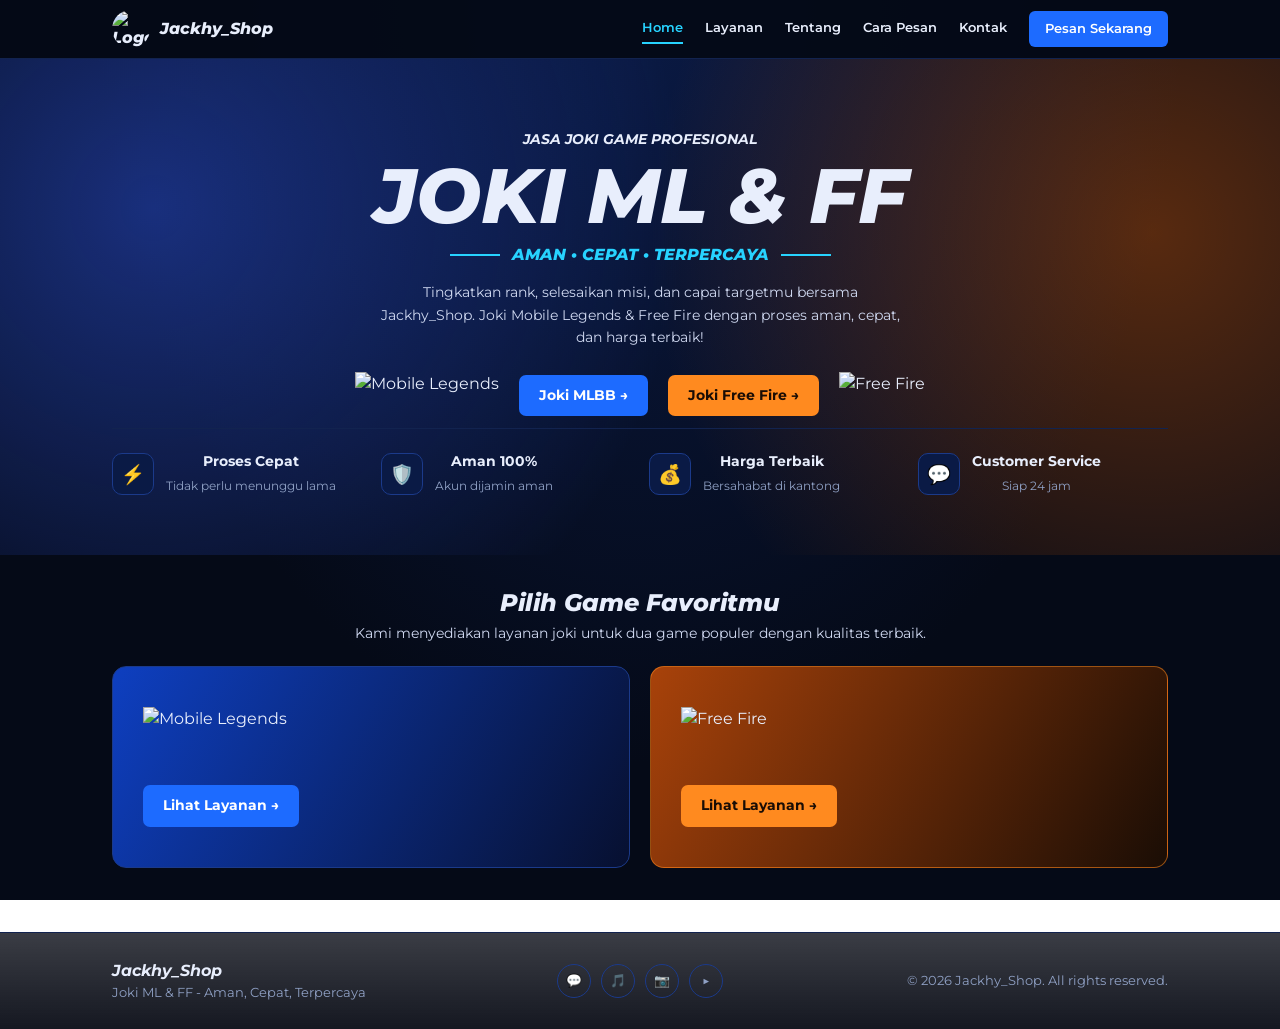
==== commit b73081e5: "Add files via upload" ====
--- a/index.html
+++ b/index.html
@@ -13,19 +13,19 @@
 <div class="links"><a href="index.html" class=on>Home</a><a href="layanan.html">Layanan</a><a href="tentang.html">Tentang</a><a href="cara-pesan.html">Cara Pesan</a><a href="kontak.html">Kontak</a><a class="cta" href="https://wa.me/6281234567890?text=Halo%20Jackhy_Shop,%20saya%20mau%20order" target="_blank">Pesan Sekarang</a></div>
 </nav></header>
 
-<section class="hero"><div class="wrap">
+<section class="hero"><img class="hero-art l" src="images/ml-hero.webp" alt=""><img class="hero-art r" src="images/ff-hero.webp" alt=""><div class="wrap">
 <p class="kick">Jasa joki game profesional</p>
 <h1>JOKI ML &amp; FF</h1>
 <p class="tag">AMAN &bull; CEPAT &bull; TERPERCAYA</p>
 <p class="lead">Tingkatkan rank, selesaikan misi, dan capai targetmu bersama Jackhy_Shop. Joki Mobile Legends &amp; Free Fire dengan proses aman, cepat, dan harga terbaik!</p>
-<div class="cta-row"><div class="glogo">MOBILE<br>LEGENDS</div><a class="btn" href="layanan.html#ml">Joki MLBB →</a><a class="btn or" href="layanan.html#ff">Joki Free Fire →</a><div class="glogo f">FREE FIRE</div></div>
+<div class="cta-row"><img class="lg" src="images/logo-ml.png" alt="Mobile Legends"><a class="btn" href="layanan.html#ml">Joki MLBB →</a><a class="btn or" href="layanan.html#ff">Joki Free Fire →</a><img class="lg" src="images/logo-ff.png" alt="Free Fire"></div>
 <div class="feat"><div class="fi"><i>⚡</i><div><b>Proses Cepat</b><small>Tidak perlu menunggu lama</small></div></div><div class="fi"><i>🛡️</i><div><b>Aman 100%</b><small>Akun dijamin aman</small></div></div><div class="fi"><i>💰</i><div><b>Harga Terbaik</b><small>Bersahabat di kantong</small></div></div><div class="fi"><i>💬</i><div><b>Customer Service</b><small>Siap 24 jam</small></div></div></div>
 </div></section>
 <section><div class="wrap">
 <h2 class="ttl center" style="font-size:1.5rem;text-transform:none">Pilih Game Favoritmu</h2><p class="sub center">Kami menyediakan layanan joki untuk dua game populer dengan kualitas terbaik.</p>
 <div class="pick">
-<div class="gc ml"><div class="glogo">MOBILE LEGENDS</div><a class="btn" href="layanan.html#ml">Lihat Layanan →</a></div>
-<div class="gc ff"><div class="glogo f">FREE FIRE</div><a class="btn or" href="layanan.html#ff">Lihat Layanan →</a></div>
+<div class="gc ml"><img class="gart" src="images/ml-hero.webp" alt=""><img class="lg" src="images/logo-ml.png" alt="Mobile Legends"><a class="btn" href="layanan.html#ml">Lihat Layanan →</a></div>
+<div class="gc ff"><img class="gart" src="images/ff-hero.webp" alt=""><img class="lg" src="images/logo-ff.png" alt="Free Fire"><a class="btn or" href="layanan.html#ff">Lihat Layanan →</a></div>
 </div></div></section>
 
 <footer><div class="wrap ft">
--- a/style.css
+++ b/style.css
@@ -81,3 +81,19 @@
 .ft div:last-child{text-align:right}
 :focus-visible{outline:2px solid var(--cyan);outline-offset:3px}
 @media(max-width:760px){.two,.two.e,.vm,.ft{grid-template-columns:1fr}.ft div,.ft div:last-child{text-align:center}.st:not(:last-child)::after{display:none}.nav{justify-content:center}}
+
+.hero{position:relative;overflow:hidden}
+.hero .wrap{position:relative;z-index:2}
+.hero-art{position:absolute;bottom:0;height:88%;max-width:40%;object-fit:contain;z-index:1;pointer-events:none}
+.hero-art.l{left:-3%}.hero-art.r{right:-3%}
+.lg{height:46px;width:auto;display:block}
+.gc,.banner{position:relative;overflow:hidden}
+.gc>*,.banner>*{position:relative;z-index:2}
+.gc .gart{position:absolute;right:-2%;bottom:0;height:115%;width:auto;max-width:60%;object-fit:contain;z-index:1}
+.gc .lg{height:64px}
+.tb .lg{height:42px;margin:0 auto}
+.banner:has(.bart){padding-right:38%}
+.banner .bart{position:absolute;right:0;bottom:0;height:125%;width:auto;max-width:40%;object-fit:contain;z-index:1}
+.big .kn{height:340px;width:auto;filter:drop-shadow(0 0 30px #1d6bff88)}
+footer{background:linear-gradient(rgba(3,6,16,.78),rgba(3,6,16,.93)),url(images/malam.jpg) center/cover}
+@media(max-width:760px){.hero-art{opacity:.22;max-width:70%}.banner:has(.bart){padding-right:30px}.banner .bart{opacity:.2}}
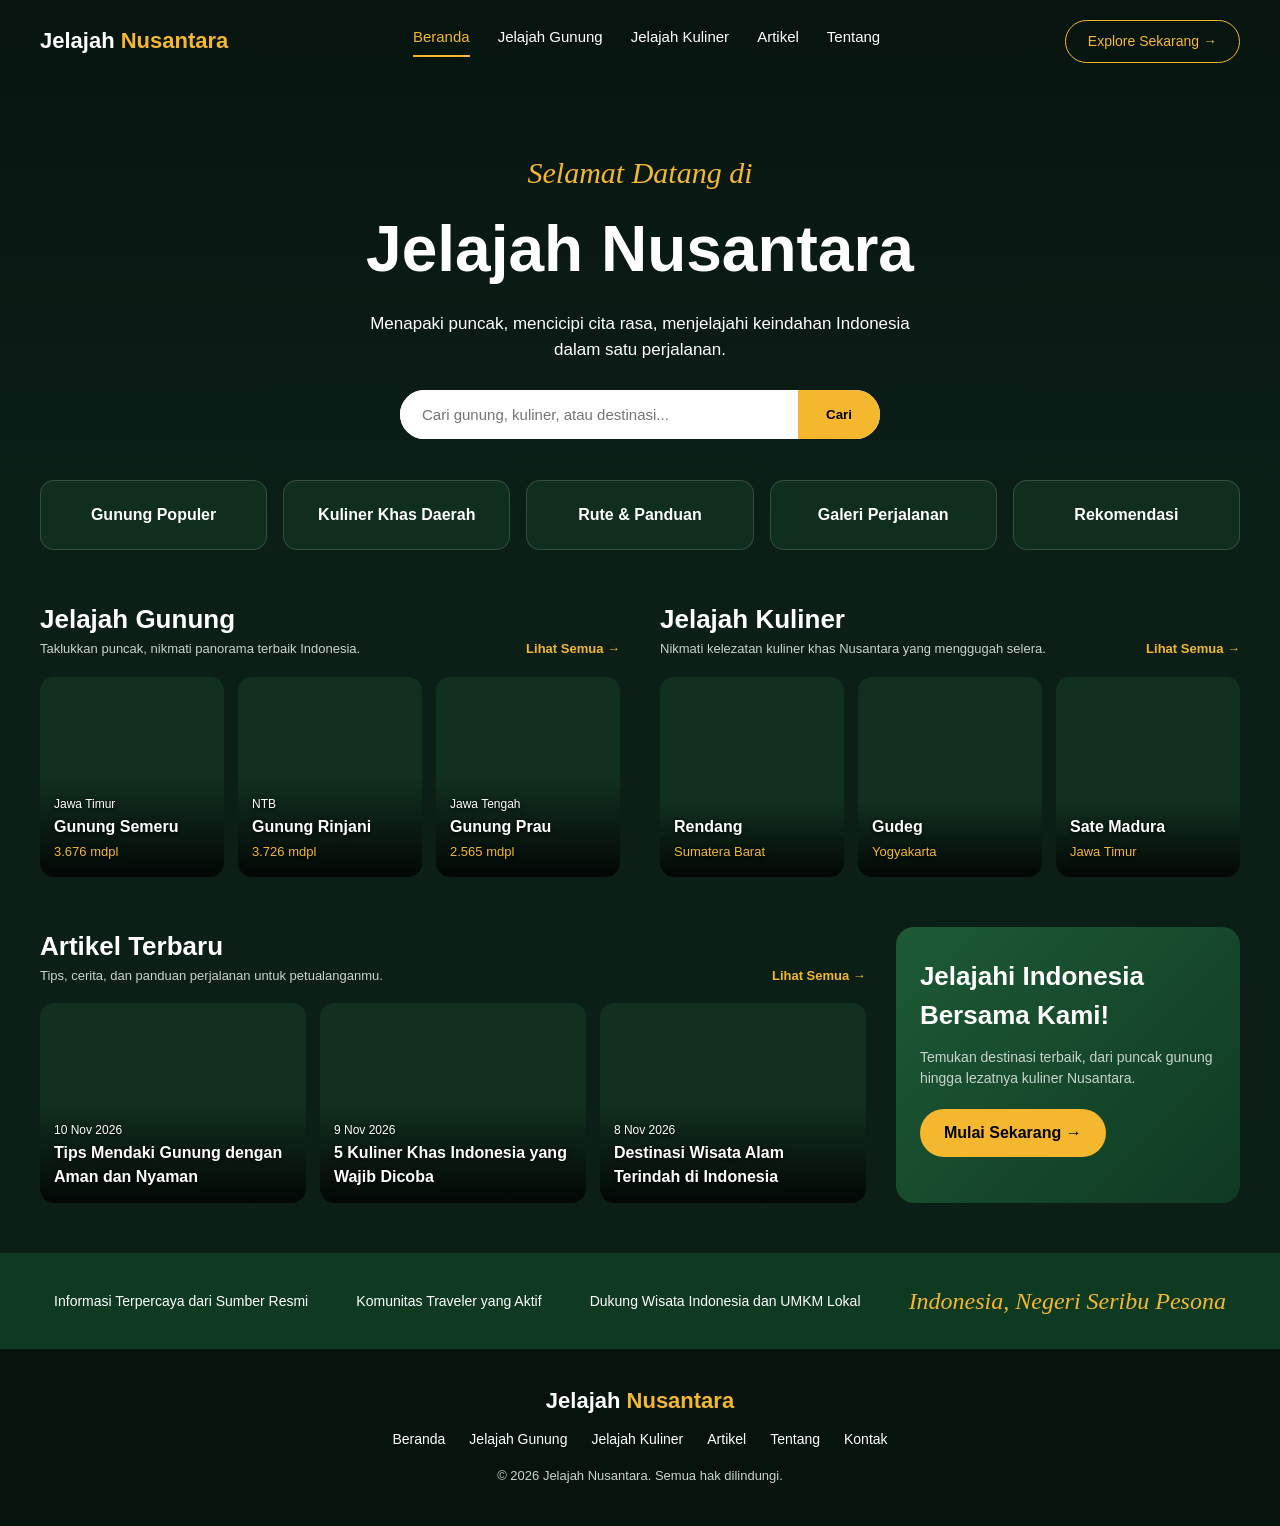
==== commit 93f6101e: "Add files via upload" ====
--- a/index.html
+++ b/index.html
@@ -1,37 +1,174 @@
 <!DOCTYPE html>
 <html lang="id">
 <head>
-<meta charset="UTF-8">
-<meta name="viewport" content="width=device-width, initial-scale=1.0">
-<title>Joki ML & FF - Jackhy_Shop</title>
-<link rel="stylesheet" href="style.css">
-<link href="https://fonts.googleapis.com/css2?family=Montserrat:ital,wght@0,400;0,600;0,800;1,800&display=swap" rel="stylesheet">
+  <meta charset="UTF-8">
+  <meta name="viewport" content="width=device-width, initial-scale=1.0">
+  <title>Jelajah Nusantara</title>
+  <link rel="stylesheet" href="style.css">
 </head>
 <body>
-<header><nav class="nav">
-<a class="brand" href="index.html"><img src="https://res.cloudinary.com/xc85szij/image/upload/v1789615921/f794d7a2-5a60-4380-ab93-755b3afd5056.jpg" alt="Logo Jackhy_Shop">Jackhy_Shop</a>
-<div class="links"><a href="index.html" class=on>Home</a><a href="layanan.html">Layanan</a><a href="tentang.html">Tentang</a><a href="cara-pesan.html">Cara Pesan</a><a href="kontak.html">Kontak</a><a class="cta" href="https://wa.me/6281234567890?text=Halo%20Jackhy_Shop,%20saya%20mau%20order" target="_blank">Pesan Sekarang</a></div>
-</nav></header>
 
-<section class="hero"><img class="hero-art l" src="images/ml-hero.webp" alt=""><img class="hero-art r" src="images/ff-hero.webp" alt=""><div class="wrap">
-<p class="kick">Jasa joki game profesional</p>
-<h1>JOKI ML &amp; FF</h1>
-<p class="tag">AMAN &bull; CEPAT &bull; TERPERCAYA</p>
-<p class="lead">Tingkatkan rank, selesaikan misi, dan capai targetmu bersama Jackhy_Shop. Joki Mobile Legends &amp; Free Fire dengan proses aman, cepat, dan harga terbaik!</p>
-<div class="cta-row"><img class="lg" src="images/logo-ml.png" alt="Mobile Legends"><a class="btn" href="layanan.html#ml">Joki MLBB →</a><a class="btn or" href="layanan.html#ff">Joki Free Fire →</a><img class="lg" src="images/logo-ff.png" alt="Free Fire"></div>
-<div class="feat"><div class="fi"><i>⚡</i><div><b>Proses Cepat</b><small>Tidak perlu menunggu lama</small></div></div><div class="fi"><i>🛡️</i><div><b>Aman 100%</b><small>Akun dijamin aman</small></div></div><div class="fi"><i>💰</i><div><b>Harga Terbaik</b><small>Bersahabat di kantong</small></div></div><div class="fi"><i>💬</i><div><b>Customer Service</b><small>Siap 24 jam</small></div></div></div>
-</div></section>
-<section><div class="wrap">
-<h2 class="ttl center" style="font-size:1.5rem;text-transform:none">Pilih Game Favoritmu</h2><p class="sub center">Kami menyediakan layanan joki untuk dua game populer dengan kualitas terbaik.</p>
-<div class="pick">
-<div class="gc ml"><img class="gart" src="images/ml-hero.webp" alt=""><img class="lg" src="images/logo-ml.png" alt="Mobile Legends"><a class="btn" href="layanan.html#ml">Lihat Layanan →</a></div>
-<div class="gc ff"><img class="gart" src="images/ff-hero.webp" alt=""><img class="lg" src="images/logo-ff.png" alt="Free Fire"><a class="btn or" href="layanan.html#ff">Lihat Layanan →</a></div>
-</div></div></section>
+  <!-- NAVBAR -->
+  <header class="navbar">
+    <a href="index.html" class="logo">Jelajah <span>Nusantara</span></a>
+    <nav>
+      <a href="index.html" class="active">Beranda</a>
+      <a href="gunung.html">Jelajah Gunung</a>
+      <a href="kuliner.html">Jelajah Kuliner</a>
+      <a href="artikel.html">Artikel</a>
+      <a href="tentang.html">Tentang</a>
+    </nav>
+    <a href="gunung.html" class="btn-outline">Explore Sekarang →</a>
+  </header>
 
-<footer><div class="wrap ft">
-<div><b>Jackhy_Shop</b>Joki ML &amp; FF - Aman, Cepat, Terpercaya</div>
-<div class="sc"><a href="https://wa.me/6281234567890?text=Halo" target="_blank">💬</a><a href="https://tiktok.com/@jackhy_shop" target="_blank">🎵</a><a href="https://instagram.com/jackhy_shop" target="_blank">📷</a><a href="https://youtube.com/@jackhy_shop" target="_blank">▶</a></div>
-<div>&copy; 2026 Jackhy_Shop. All rights reserved.</div>
-</div></footer>
+  <!-- HERO -->
+  <section class="hero">
+    <p class="hero-sub">Selamat Datang di</p>
+    <h1>Jelajah Nusantara</h1>
+    <p class="hero-desc">Menapaki puncak, mencicipi cita rasa, menjelajahi keindahan Indonesia dalam satu perjalanan.</p>
+    <div class="search-box">
+      <input type="text" placeholder="Cari gunung, kuliner, atau destinasi...">
+      <button>Cari</button>
+    </div>
+  </section>
+
+  <!-- KARTU PINTASAN -->
+  <section class="shortcuts">
+    <a href="gunung.html" class="shortcut">Gunung Populer</a>
+    <a href="kuliner.html" class="shortcut">Kuliner Khas Daerah</a>
+    <a href="panduan.html" class="shortcut">Rute &amp; Panduan</a>
+    <a href="galeri.html" class="shortcut">Galeri Perjalanan</a>
+    <a href="rekomendasi.html" class="shortcut">Rekomendasi</a>
+  </section>
+
+  <!-- GUNUNG & KULINER -->
+  <section class="two-col">
+
+    <div class="col">
+      <div class="section-head">
+        <div>
+          <h2>Jelajah Gunung</h2>
+          <p>Taklukkan puncak, nikmati panorama terbaik Indonesia.</p>
+        </div>
+        <a href="gunung.html">Lihat Semua →</a>
+      </div>
+      <div class="cards">
+        <div class="card" style="background-image:url('images/semeru.jpg')">
+          <div class="card-info">
+            <small>Jawa Timur</small>
+            <h3>Gunung Semeru</h3>
+            <span>3.676 mdpl</span>
+          </div>
+        </div>
+        <div class="card" style="background-image:url('images/rinjani.jpg')">
+          <div class="card-info">
+            <small>NTB</small>
+            <h3>Gunung Rinjani</h3>
+            <span>3.726 mdpl</span>
+          </div>
+        </div>
+        <div class="card" style="background-image:url('images/prau.jpg')">
+          <div class="card-info">
+            <small>Jawa Tengah</small>
+            <h3>Gunung Prau</h3>
+            <span>2.565 mdpl</span>
+          </div>
+        </div>
+      </div>
+    </div>
+
+    <div class="col">
+      <div class="section-head">
+        <div>
+          <h2>Jelajah Kuliner</h2>
+          <p>Nikmati kelezatan kuliner khas Nusantara yang menggugah selera.</p>
+        </div>
+        <a href="kuliner.html">Lihat Semua →</a>
+      </div>
+      <div class="cards">
+        <div class="card" style="background-image:url('images/rendang.jpg')">
+          <div class="card-info">
+            <h3>Rendang</h3>
+            <span>Sumatera Barat</span>
+          </div>
+        </div>
+        <div class="card" style="background-image:url('images/gudeg.jpg')">
+          <div class="card-info">
+            <h3>Gudeg</h3>
+            <span>Yogyakarta</span>
+          </div>
+        </div>
+        <div class="card" style="background-image:url('images/sate.jpg')">
+          <div class="card-info">
+            <h3>Sate Madura</h3>
+            <span>Jawa Timur</span>
+          </div>
+        </div>
+      </div>
+    </div>
+
+  </section>
+
+  <!-- ARTIKEL & AJAKAN -->
+  <section class="article-row">
+    <div class="articles">
+      <div class="section-head">
+        <div>
+          <h2>Artikel Terbaru</h2>
+          <p>Tips, cerita, dan panduan perjalanan untuk petualanganmu.</p>
+        </div>
+        <a href="artikel.html">Lihat Semua →</a>
+      </div>
+      <div class="cards">
+        <div class="card" style="background-image:url('images/artikel1.jpg')">
+          <div class="card-info">
+            <small>10 Nov 2026</small>
+            <h3>Tips Mendaki Gunung dengan Aman dan Nyaman</h3>
+          </div>
+        </div>
+        <div class="card" style="background-image:url('images/artikel2.jpg')">
+          <div class="card-info">
+            <small>9 Nov 2026</small>
+            <h3>5 Kuliner Khas Indonesia yang Wajib Dicoba</h3>
+          </div>
+        </div>
+        <div class="card" style="background-image:url('images/artikel3.jpg')">
+          <div class="card-info">
+            <small>8 Nov 2026</small>
+            <h3>Destinasi Wisata Alam Terindah di Indonesia</h3>
+          </div>
+        </div>
+      </div>
+    </div>
+
+    <aside class="cta">
+      <h3>Jelajahi Indonesia Bersama Kami!</h3>
+      <p>Temukan destinasi terbaik, dari puncak gunung hingga lezatnya kuliner Nusantara.</p>
+      <a href="gunung.html" class="btn-yellow">Mulai Sekarang →</a>
+    </aside>
+  </section>
+
+  <!-- PITA INFO -->
+  <section class="info-strip">
+    <div>Informasi Terpercaya dari Sumber Resmi</div>
+    <div>Komunitas Traveler yang Aktif</div>
+    <div>Dukung Wisata Indonesia dan UMKM Lokal</div>
+    <div class="slogan">Indonesia, Negeri Seribu Pesona</div>
+  </section>
+
+  <!-- FOOTER -->
+  <footer class="footer">
+    <div class="logo">Jelajah <span>Nusantara</span></div>
+    <nav>
+      <a href="index.html">Beranda</a>
+      <a href="gunung.html">Jelajah Gunung</a>
+      <a href="kuliner.html">Jelajah Kuliner</a>
+      <a href="artikel.html">Artikel</a>
+      <a href="tentang.html">Tentang</a>
+      <a href="kontak.html">Kontak</a>
+    </nav>
+    <p>© 2026 Jelajah Nusantara. Semua hak dilindungi.</p>
+  </footer>
+  <script src="script.js"></script>
 </body>
 </html>
--- a/style.css
+++ b/style.css
@@ -1,99 +1,279 @@
-:root{--bg:#050a17;--panel:#0a1330;--line:#1b3a8a;--blue:#1d6bff;--cyan:#27d3ff;--or:#ff8a1f;--txt:#e8eefc;--mute:#8fa0c4}
-*{margin:0;padding:0;box-sizing:border-box}
-html{scroll-behavior:smooth}
-body{font-family:'Montserrat',sans-serif;background:radial-gradient(ellipse at top,#0a1a45,#050a17 60%) fixed;color:var(--txt);line-height:1.55}
-a{color:inherit;text-decoration:none}ul{list-style:none}
-.wrap{max-width:1100px;margin:0 auto;padding:0 22px}
-header{position:sticky;top:0;z-index:9;background:rgba(5,10,23,.95);border-bottom:1px solid #12234f}
-.nav{display:flex;align-items:center;justify-content:space-between;gap:14px;max-width:1100px;margin:0 auto;padding:10px 22px;flex-wrap:wrap}
-.brand{display:flex;align-items:center;gap:10px;font-weight:800;font-style:italic}
-.brand img{width:38px;height:38px;border-radius:50%;object-fit:cover}
-.links{display:flex;align-items:center;gap:22px;font-size:.8rem;font-weight:600;flex-wrap:wrap}
-.links a{padding:4px 0;border-bottom:2px solid transparent}
-.links a:hover,.links a.on{color:var(--cyan);border-color:var(--cyan)}
-.links a.cta{background:var(--blue);color:#fff;padding:8px 16px;border-radius:6px;border:0}
-.ttl{font-size:2rem;font-weight:800;font-style:italic;text-transform:uppercase;line-height:1.2}
-.sub{color:#cfd8f0;font-size:.9rem;margin:4px 0 22px}
-section{padding:34px 0}
-.center{text-align:center}
-.hero{padding:70px 0 36px;text-align:center;background:radial-gradient(circle at 12% 30%,#2a4fd488,transparent 45%),radial-gradient(circle at 90% 35%,#ff6a0055,transparent 42%)}
-.kick{font-weight:700;font-style:italic;font-size:.85rem;text-transform:uppercase}
-h1{font-size:clamp(2.6rem,8vw,4.8rem);font-style:italic;font-weight:800;line-height:1.05;margin:6px 0}
-.tag{display:flex;justify-content:center;align-items:center;gap:12px;color:var(--cyan);font-weight:800;font-style:italic;margin-bottom:14px}
-.tag::before,.tag::after{content:"";width:50px;height:2px;background:var(--cyan)}
-.lead{max-width:520px;margin:0 auto 24px;color:#cfd8f0;font-size:.9rem}
-.cta-row{display:flex;justify-content:center;align-items:center;gap:20px;flex-wrap:wrap}
-.glogo{font-weight:800;font-style:italic;font-size:1.3rem;line-height:1;text-align:left}
-.glogo.f{color:#fff}
-.btn{display:inline-block;background:var(--blue);color:#fff;font-weight:700;font-size:.85rem;padding:10px 20px;border-radius:7px;border:0;cursor:pointer;font-family:inherit}
-.btn.or{background:var(--or);color:#1a0d05}.btn.wa{background:#1fb855}
-.btn.full{display:block;text-align:center;width:100%}
-.btn:hover{filter:brightness(1.15)}
-.feat{display:grid;grid-template-columns:repeat(auto-fit,minmax(200px,1fr));gap:18px;padding:22px 0;border-top:1px solid #12234f;margin-top:10px}
-.fi{display:flex;gap:12px;align-items:center}
-.fi i{font-style:normal;width:42px;height:42px;display:grid;place-items:center;border:1px solid var(--line);border-radius:10px;background:#0a1a45;font-size:1.2rem;flex:none}
-.fi b{display:block;font-size:.85rem}.fi small{color:var(--mute);font-size:.75rem}
-.pick,.two,.three{display:grid;gap:20px}
-.pick,.two.h{grid-template-columns:repeat(auto-fit,minmax(300px,1fr))}
-.gc{border-radius:14px;padding:40px 30px;border:1px solid var(--line);min-height:190px;display:flex;flex-direction:column;justify-content:center;align-items:flex-start;gap:14px}
-.gc.ml{background:linear-gradient(120deg,#0e3fc0,#071030)}
-.gc.ff{background:linear-gradient(120deg,#a8420a,#1a0d05);border-color:#ff8a1f88}
-.gc .glogo{font-size:1.8rem}
-.tabs{display:grid;grid-template-columns:1fr 1fr;gap:14px;margin:18px 0 28px}
-.tb{padding:22px;border-radius:12px;text-align:center;font-weight:800;font-style:italic;font-size:1.3rem;border:1px solid var(--line)}
-.tb.ml{background:linear-gradient(90deg,#1d6bff,#0a2a80)}
-.tb.ff{background:linear-gradient(90deg,#4a1d05,#a8420a);color:#ffb15a;border-color:#ff8a1f88}
-h3.sec{font-size:1.1rem;font-weight:800;text-transform:uppercase;margin-top:10px}
-.grid4{display:grid;grid-template-columns:repeat(auto-fit,minmax(200px,1fr));gap:14px;margin-bottom:30px}
-.pc{background:var(--panel);border:1px solid var(--line);border-radius:12px;padding:18px;text-align:center}
-.pc .ic{font-size:2rem}.pc h4{font-size:.85rem}
-.pc b{display:block;color:var(--cyan);font-size:1.15rem}.pc.f b{color:var(--or)}
-.pc small{display:block;color:var(--mute);font-size:.75rem;margin-bottom:12px}
-.banner{border-radius:14px;padding:30px;background:linear-gradient(110deg,#a8420a,#1a0d05 75%);border:1px solid #ff8a1f88}
-.banner h2{font-style:italic}.banner p{margin:6px 0 16px;color:#e6dccf;font-size:.9rem}
-.box{background:var(--panel);border:1px solid var(--line);border-radius:12px;padding:22px}
-.box h3{margin-bottom:8px}
-.two{grid-template-columns:1.3fr 1fr;align-items:center}
-.two.e{grid-template-columns:1fr 1fr;align-items:start}
-.big{text-align:center}
-.big img{width:120px;height:120px;border-radius:50%;object-fit:cover;box-shadow:0 0 40px #1d6bff88}
-.big b{display:block;font-size:2.2rem;font-style:italic;margin-top:10px}
-.big span{color:var(--cyan);font-size:.85rem;font-style:italic}
-.vm{display:grid;grid-template-columns:1fr 1fr;gap:18px}
-.vm li{padding:3px 0 3px 18px;position:relative;font-size:.9rem;color:#cfd8f0}
-.vm li::before{content:"◆";position:absolute;left:0;color:var(--cyan);font-size:.6rem;top:9px}
-.steps{display:flex;gap:26px;flex-wrap:wrap}
-.st{flex:1;min-width:150px;background:var(--panel);border:1px solid var(--line);border-radius:12px;padding:16px;text-align:center;position:relative}
-.st:not(:last-child)::after{content:"»";position:absolute;right:-20px;top:50%;transform:translateY(-50%);color:var(--cyan);font-size:1.3rem}
-.st .ic{font-size:1.8rem}.st h4{font-size:.9rem}.st p{font-size:.78rem;color:var(--mute)}
-.check li{padding:5px 0 5px 26px;position:relative;font-size:.88rem;color:#cfd8f0}
-.check li::before{content:"✔";position:absolute;left:0;color:var(--cyan)}
-.three{grid-template-columns:repeat(auto-fit,minmax(260px,1fr))}
-.wai{width:70px;height:70px;border-radius:50%;background:#1fb855;display:grid;place-items:center;font-size:2rem;margin:0 auto 10px}
-.soc{display:flex;align-items:center;gap:12px;padding:8px 0}
-.soc i{font-style:normal;font-size:1.4rem}.soc small{display:block;color:var(--mute)}
-form input,form textarea{width:100%;margin-bottom:10px;padding:10px;background:#050a17;border:1px solid var(--line);border-radius:6px;color:#fff;font-family:inherit}
-footer{margin-top:30px;padding:26px 0;border-top:1px solid #12234f;background:#030610;font-size:.8rem;color:var(--mute)}
-.ft{display:grid;grid-template-columns:1fr auto 1fr;align-items:center;gap:16px}
-.ft b{color:var(--txt);font-style:italic;font-size:1rem;display:block}
-.sc{display:flex;gap:10px;justify-content:center}
-.sc a{width:34px;height:34px;border-radius:50%;border:1px solid var(--line);display:grid;place-items:center}
-.ft div:last-child{text-align:right}
-:focus-visible{outline:2px solid var(--cyan);outline-offset:3px}
-@media(max-width:760px){.two,.two.e,.vm,.ft{grid-template-columns:1fr}.ft div,.ft div:last-child{text-align:center}.st:not(:last-child)::after{display:none}.nav{justify-content:center}}
-
-.hero{position:relative;overflow:hidden}
-.hero .wrap{position:relative;z-index:2}
-.hero-art{position:absolute;bottom:0;height:88%;max-width:40%;object-fit:contain;z-index:1;pointer-events:none}
-.hero-art.l{left:-3%}.hero-art.r{right:-3%}
-.lg{height:46px;width:auto;display:block}
-.gc,.banner{position:relative;overflow:hidden}
-.gc>*,.banner>*{position:relative;z-index:2}
-.gc .gart{position:absolute;right:-2%;bottom:0;height:115%;width:auto;max-width:60%;object-fit:contain;z-index:1}
-.gc .lg{height:64px}
-.tb .lg{height:42px;margin:0 auto}
-.banner:has(.bart){padding-right:38%}
-.banner .bart{position:absolute;right:0;bottom:0;height:125%;width:auto;max-width:40%;object-fit:contain;z-index:1}
-.big .kn{height:340px;width:auto;filter:drop-shadow(0 0 30px #1d6bff88)}
-footer{background:linear-gradient(rgba(3,6,16,.78),rgba(3,6,16,.93)),url(images/malam.jpg) center/cover}
-@media(max-width:760px){.hero-art{opacity:.22;max-width:70%}.banner:has(.bart){padding-right:30px}.banner .bart{opacity:.2}}
+/* ===== RESET & WARNA ===== */
+* { margin: 0; padding: 0; box-sizing: border-box; }
+
+:root {
+  --bg: #0b1f17;
+  --bg-card: #11301f;
+  --kuning: #f5b72e;
+  --putih: #ffffff;
+  --abu: #c9d3cd;
+}
+
+body {
+  font-family: 'Segoe UI', Arial, sans-serif;
+  background: var(--bg);
+  color: var(--putih);
+  line-height: 1.5;
+}
+
+a { color: inherit; text-decoration: none; }
+
+/* ===== NAVBAR ===== */
+.navbar {
+  position: absolute;
+  top: 0; left: 0; right: 0;
+  z-index: 10;
+  display: flex;
+  align-items: center;
+  justify-content: space-between;
+  padding: 20px 40px;
+}
+
+.logo {
+  font-size: 22px;
+  font-weight: 800;
+  line-height: 1.1;
+}
+.logo span { color: var(--kuning); }
+
+.navbar nav { display: flex; gap: 28px; }
+.navbar nav a { font-size: 15px; padding-bottom: 6px; }
+.navbar nav a.active,
+.navbar nav a:hover {
+  color: var(--kuning);
+  border-bottom: 2px solid var(--kuning);
+}
+
+.btn-outline {
+  border: 1.5px solid var(--kuning);
+  color: var(--kuning);
+  padding: 10px 22px;
+  border-radius: 30px;
+  font-size: 14px;
+}
+.btn-outline:hover { background: var(--kuning); color: #000; }
+
+/* ===== HERO ===== */
+.hero {
+  min-height: 520px;
+  padding: 150px 20px 60px;
+  text-align: center;
+  background:
+    linear-gradient(to bottom, rgba(0,0,0,.35), var(--bg)),
+    url('images/hero.jpg') center / cover no-repeat;
+}
+
+.hero-sub {
+  font-family: Georgia, serif;
+  font-style: italic;
+  font-size: 30px;
+  color: var(--kuning);
+}
+
+.hero h1 {
+  font-size: 64px;
+  font-weight: 800;
+  margin: 6px 0 14px;
+}
+
+.hero-desc {
+  max-width: 560px;
+  margin: 0 auto 28px;
+  font-size: 17px;
+}
+
+.search-box {
+  display: flex;
+  max-width: 480px;
+  margin: 0 auto;
+  background: #fff;
+  border-radius: 40px;
+  overflow: hidden;
+}
+.search-box input {
+  flex: 1;
+  border: none;
+  padding: 16px 22px;
+  font-size: 15px;
+  outline: none;
+}
+.search-box button {
+  border: none;
+  background: var(--kuning);
+  padding: 0 28px;
+  font-weight: 700;
+  cursor: pointer;
+}
+
+/* ===== KARTU PINTASAN ===== */
+.shortcuts {
+  display: grid;
+  grid-template-columns: repeat(5, 1fr);
+  gap: 16px;
+  padding: 0 40px;
+  margin-top: -40px;
+  position: relative;
+  z-index: 5;
+}
+.shortcut {
+  background: rgba(17, 48, 31, .9);
+  border: 1px solid rgba(255,255,255,.15);
+  border-radius: 14px;
+  padding: 22px 10px;
+  text-align: center;
+  font-weight: 600;
+}
+.shortcut:hover { border-color: var(--kuning); color: var(--kuning); }
+
+/* ===== JUDUL SECTION ===== */
+.section-head {
+  display: flex;
+  justify-content: space-between;
+  align-items: flex-end;
+  margin-bottom: 18px;
+}
+.section-head h2 { font-size: 26px; }
+.section-head p { font-size: 13px; color: var(--abu); }
+.section-head > a {
+  color: var(--kuning);
+  font-size: 13px;
+  font-weight: 600;
+  white-space: nowrap;
+}
+
+/* ===== KARTU GAMBAR ===== */
+.cards {
+  display: grid;
+  grid-template-columns: repeat(3, 1fr);
+  gap: 14px;
+}
+.card {
+  height: 200px;
+  border-radius: 14px;
+  background-color: var(--bg-card);
+  background-size: cover;
+  background-position: center;
+  display: flex;
+  align-items: flex-end;
+  overflow: hidden;
+  transition: transform .2s;
+}
+.card:hover { transform: translateY(-4px); }
+
+.card-info {
+  width: 100%;
+  padding: 14px;
+  background: linear-gradient(to top, rgba(0,0,0,.85), transparent);
+}
+.card-info small { color: var(--abu); font-size: 12px; }
+.card-info h3 { font-size: 16px; }
+.card-info span { color: var(--kuning); font-size: 13px; }
+
+/* ===== DUA KOLOM ===== */
+.two-col {
+  display: grid;
+  grid-template-columns: 1fr 1fr;
+  gap: 40px;
+  padding: 50px 40px 20px;
+}
+
+/* ===== ARTIKEL + CTA ===== */
+.article-row {
+  display: grid;
+  grid-template-columns: 2.4fr 1fr;
+  gap: 30px;
+  padding: 30px 40px 50px;
+}
+
+.cta {
+  background: linear-gradient(135deg, #1d5a35, #0f3a22);
+  border-radius: 18px;
+  padding: 30px 24px;
+  align-self: stretch;
+}
+.cta h3 { font-size: 26px; margin-bottom: 12px; }
+.cta p { font-size: 14px; color: var(--abu); margin-bottom: 20px; }
+
+.btn-yellow {
+  display: inline-block;
+  background: var(--kuning);
+  color: #000;
+  font-weight: 700;
+  padding: 12px 24px;
+  border-radius: 30px;
+}
+
+/* ===== PITA INFO ===== */
+.info-strip {
+  display: flex;
+  justify-content: space-around;
+  align-items: center;
+  gap: 20px;
+  padding: 30px 40px;
+  background: #0f3a22;
+  font-size: 14px;
+}
+.slogan {
+  font-family: Georgia, serif;
+  font-style: italic;
+  font-size: 24px;
+  color: var(--kuning);
+}
+
+/* ===== FOOTER ===== */
+.footer {
+  text-align: center;
+  padding: 40px 20px;
+  background: #07140e;
+}
+.footer nav {
+  display: flex;
+  justify-content: center;
+  flex-wrap: wrap;
+  gap: 24px;
+  margin: 16px 0;
+  font-size: 14px;
+}
+.footer nav a:hover { color: var(--kuning); }
+.footer p { font-size: 13px; color: var(--abu); }
+
+/* ===== HP / LAYAR KECIL ===== */
+@media (max-width: 900px) {
+  .navbar { flex-wrap: wrap; gap: 10px; padding: 16px 20px; }
+  .navbar nav { gap: 14px; flex-wrap: wrap; }
+  .hero h1 { font-size: 40px; }
+  .shortcuts { grid-template-columns: repeat(2, 1fr); padding: 0 20px; }
+  .two-col, .article-row { grid-template-columns: 1fr; padding-left: 20px; padding-right: 20px; }
+  .cards { grid-template-columns: 1fr; }
+    .info-strip { flex-direction: column; text-align: center; }
+}
+ /* ===== HALAMAN DALAM ===== */
+.navbar-solid {
+  position: relative;
+  background: #07140e;
+}
+
+.page-hero {
+  text-align: center;
+  padding: 60px 20px 30px;
+}
+.page-hero h1 { font-size: 44px; }
+.page-hero p { color: var(--abu); margin-top: 8px; }
+
+.page-section { padding: 20px 40px 60px; }
+
+.cards-grid { grid-template-columns: repeat(3, 1fr); }
+.cards-grid .card { height: 260px; }
+
+/* Teks di kartu lebih terbaca */
+.card-info small,
+.card-info h3,
+.card-info span {
+  text-shadow: 0 1px 4px rgba(0,0,0,.9);
+}
+.card-info small { color: #fff; }
+
+@media (max-width: 900px) {
+  .page-section { padding: 20px; }
+  .cards-grid { grid-template-columns: 1fr; }
+}
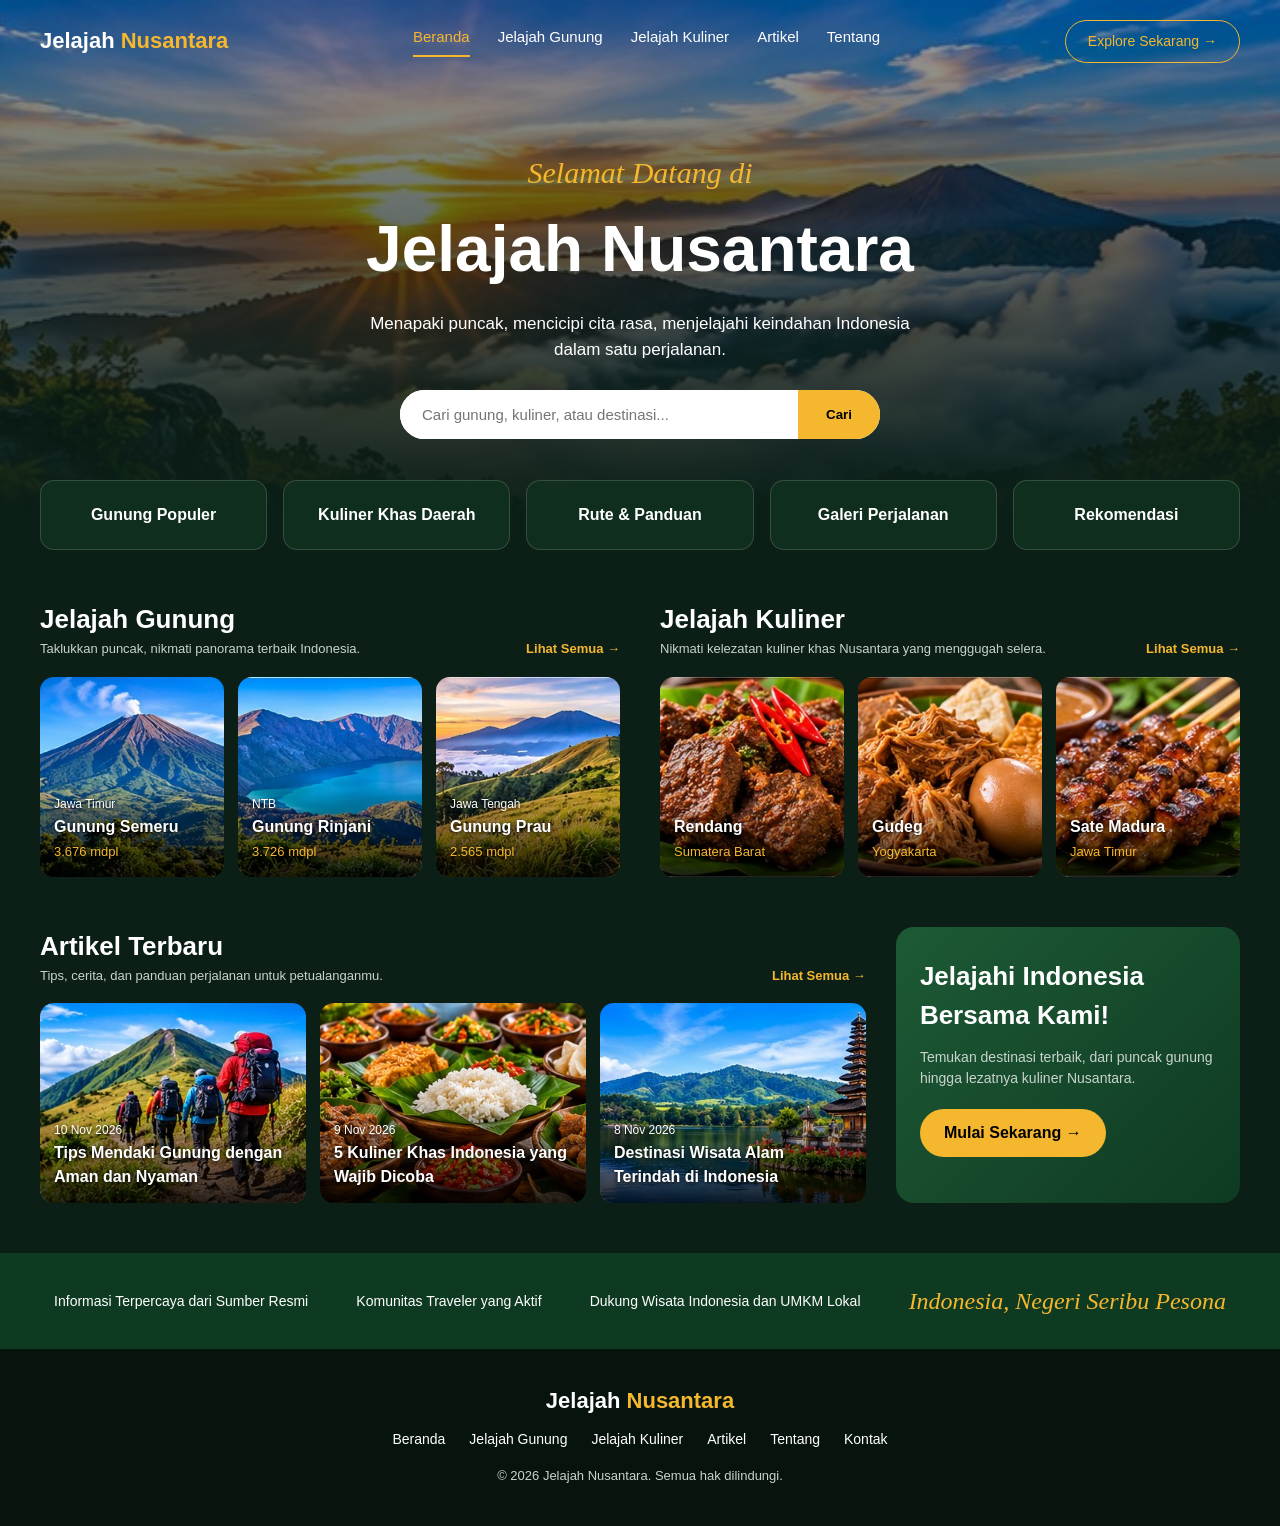
==== commit 42393006: "Add menu.js script to index.html" ====
--- a/index.html
+++ b/index.html
@@ -170,5 +170,6 @@
     <p>© 2026 Jelajah Nusantara. Semua hak dilindungi.</p>
   </footer>
   <script src="script.js"></script>
+    <script src="menu.js"></script>
 </body>
 </html>
